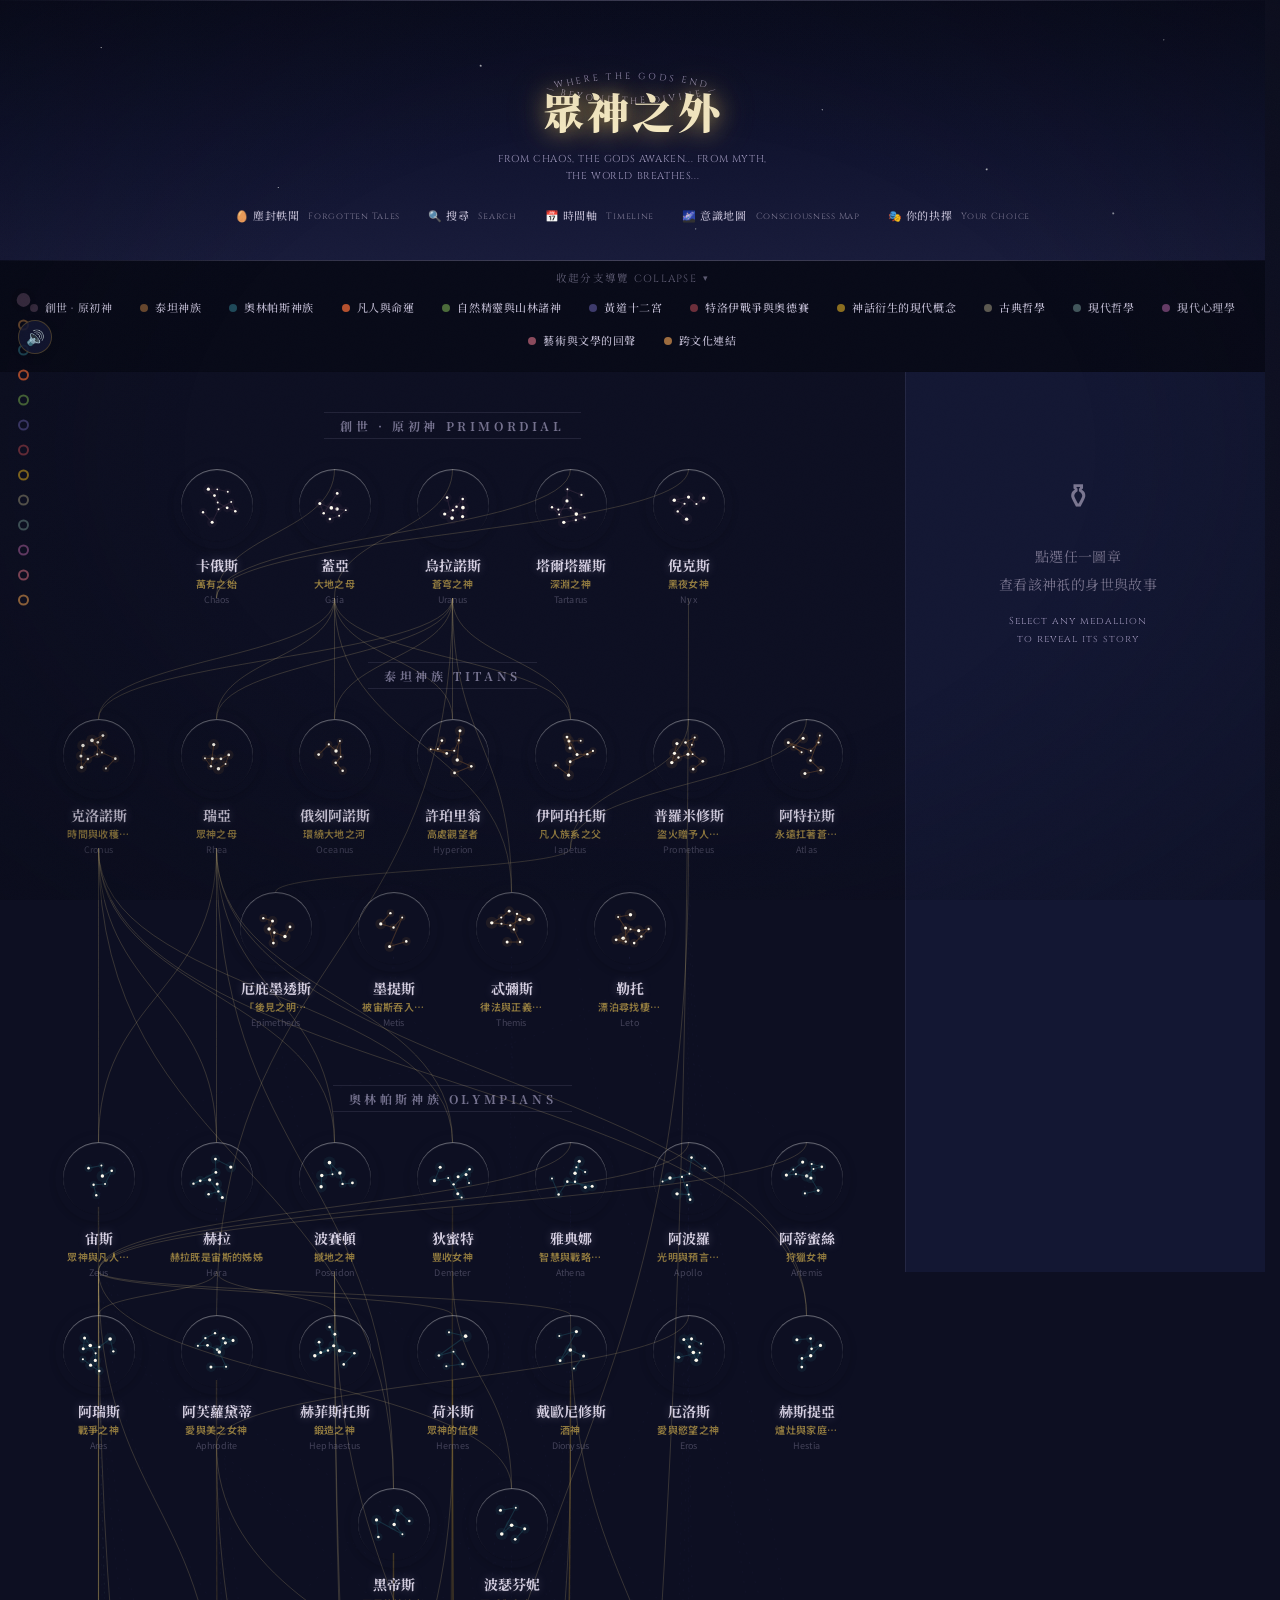
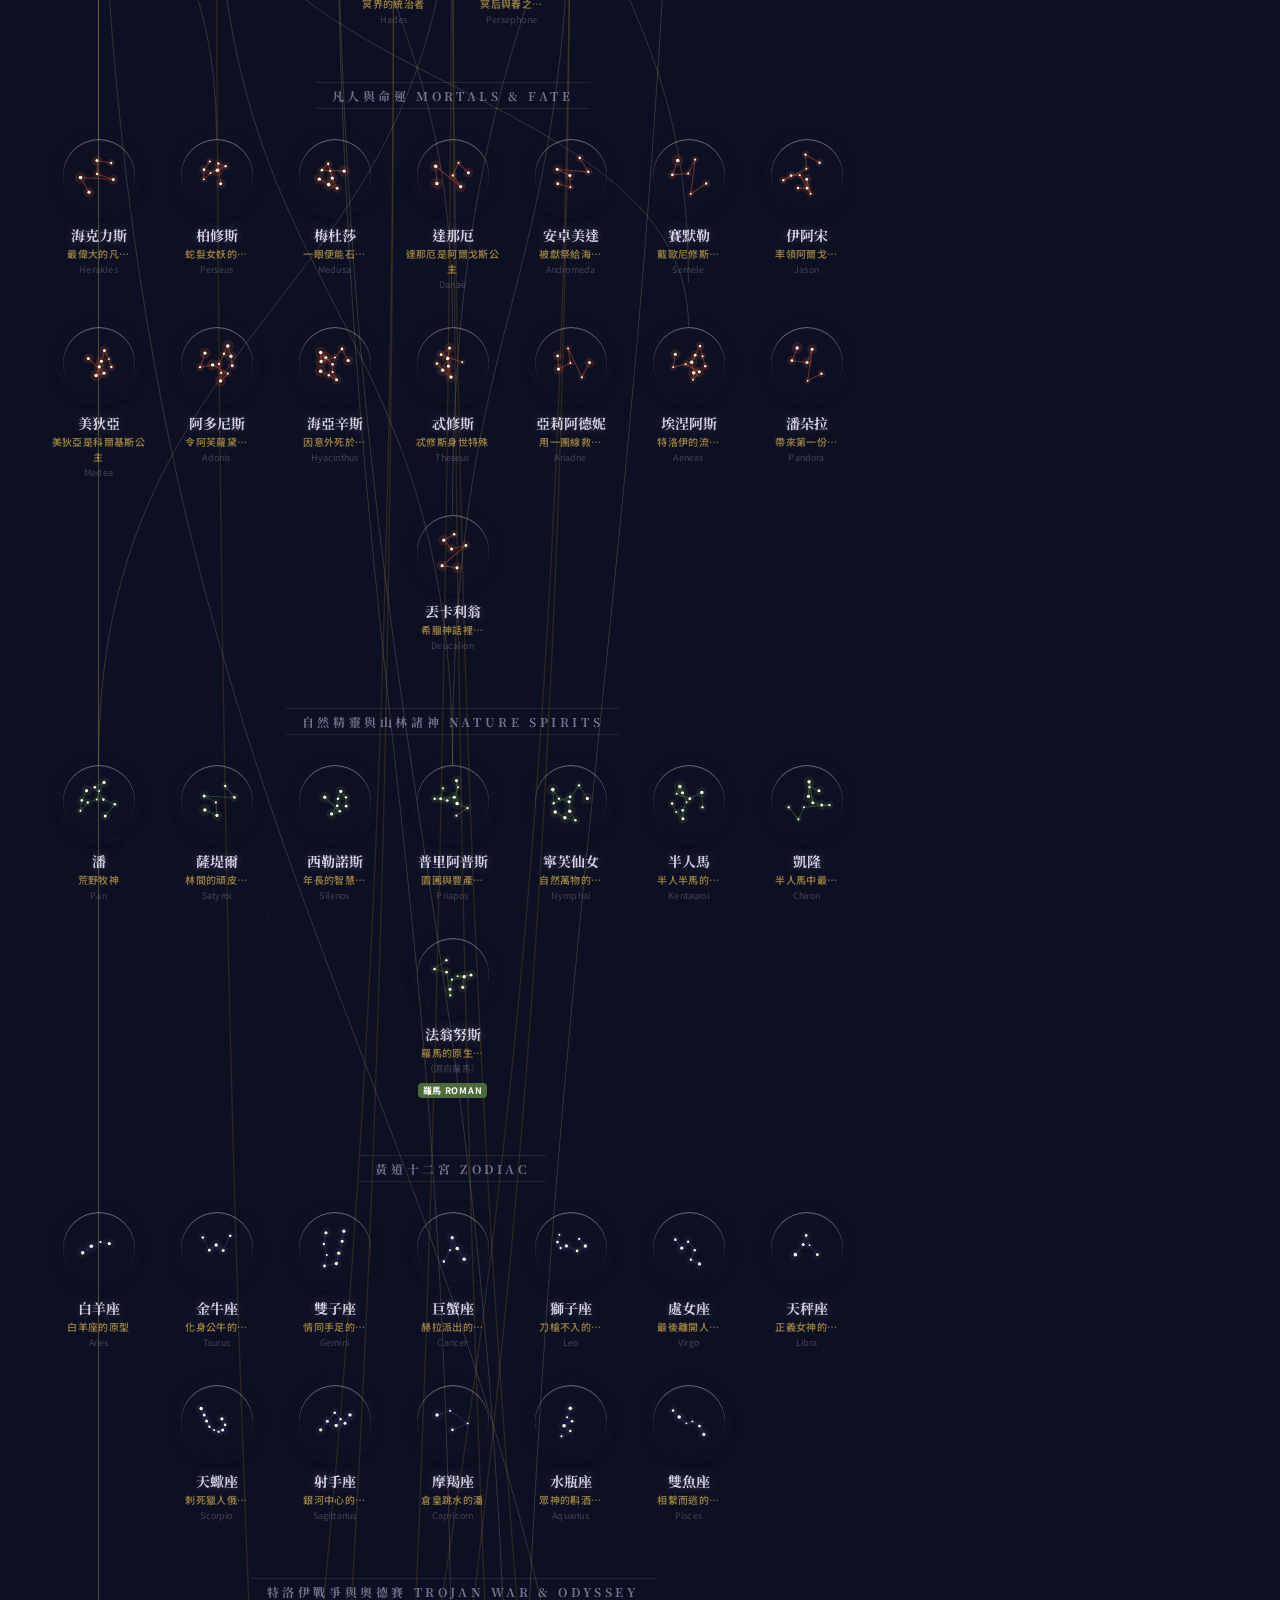
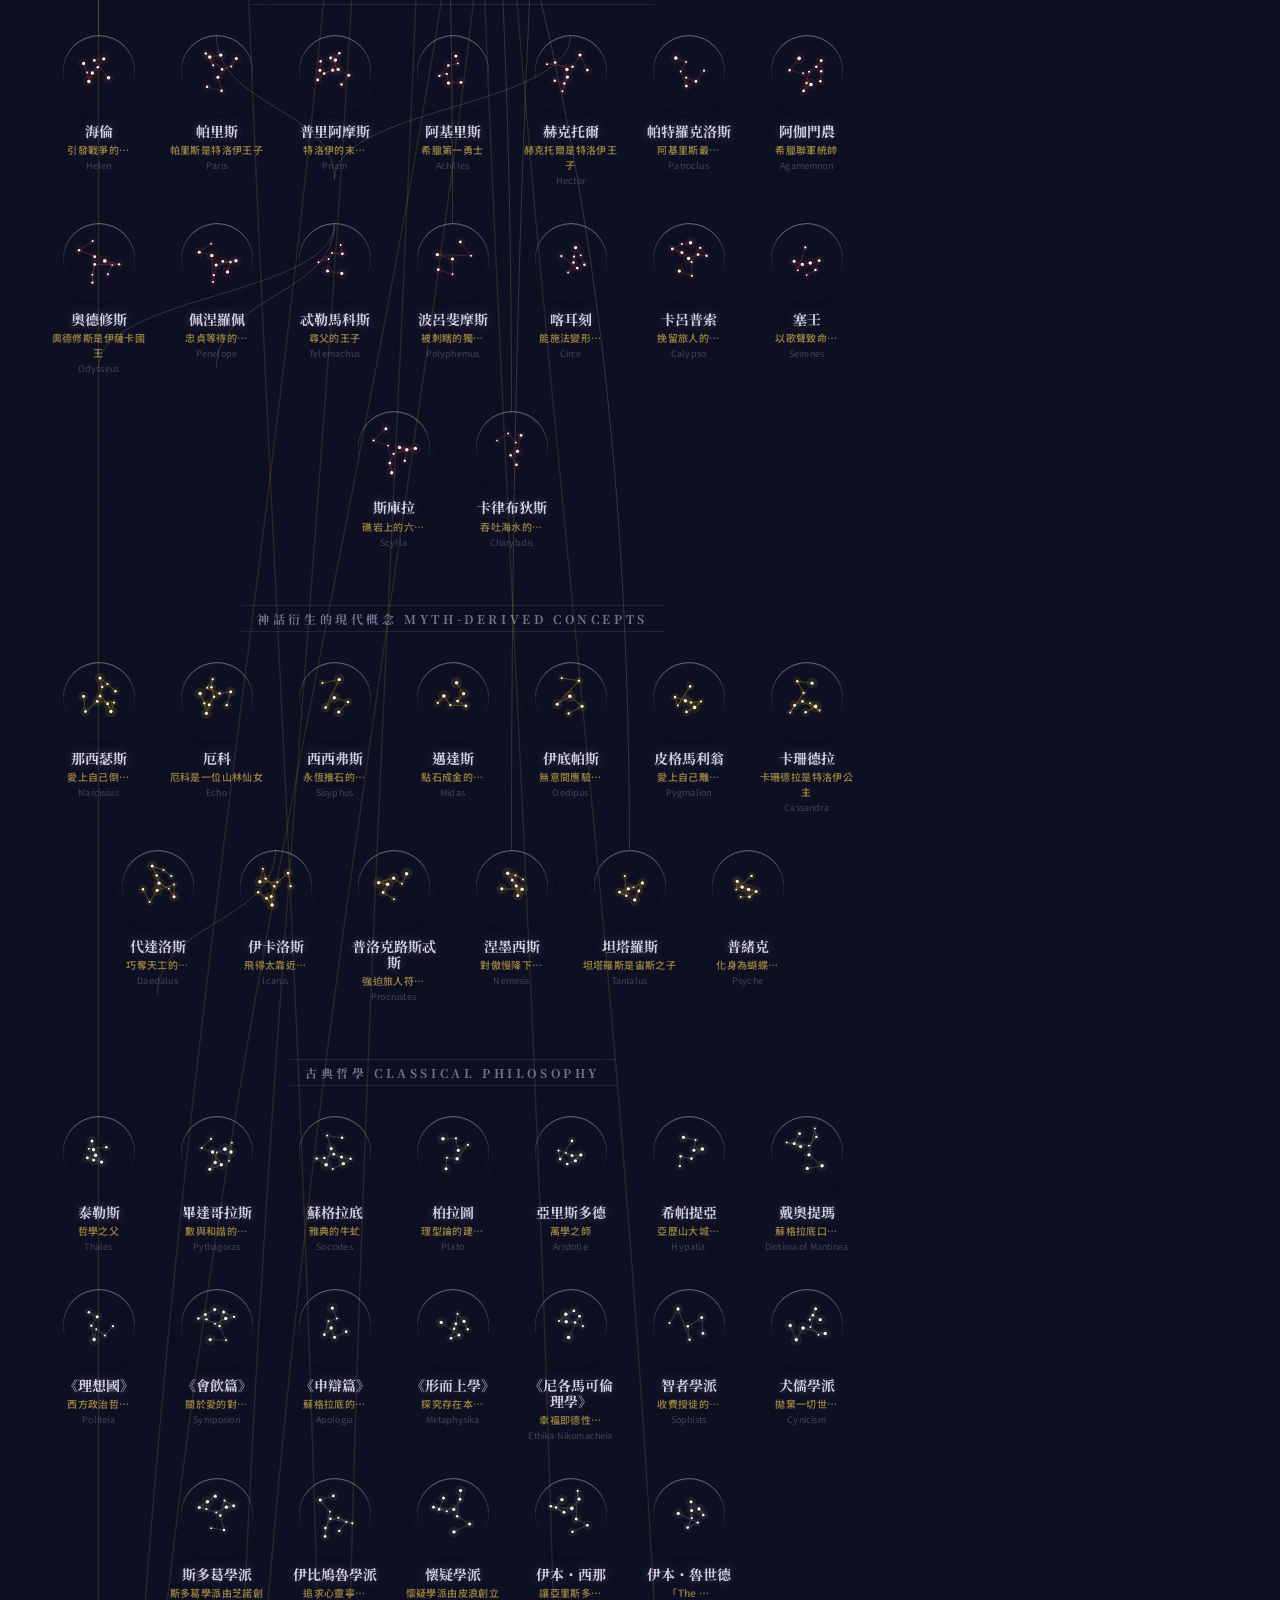
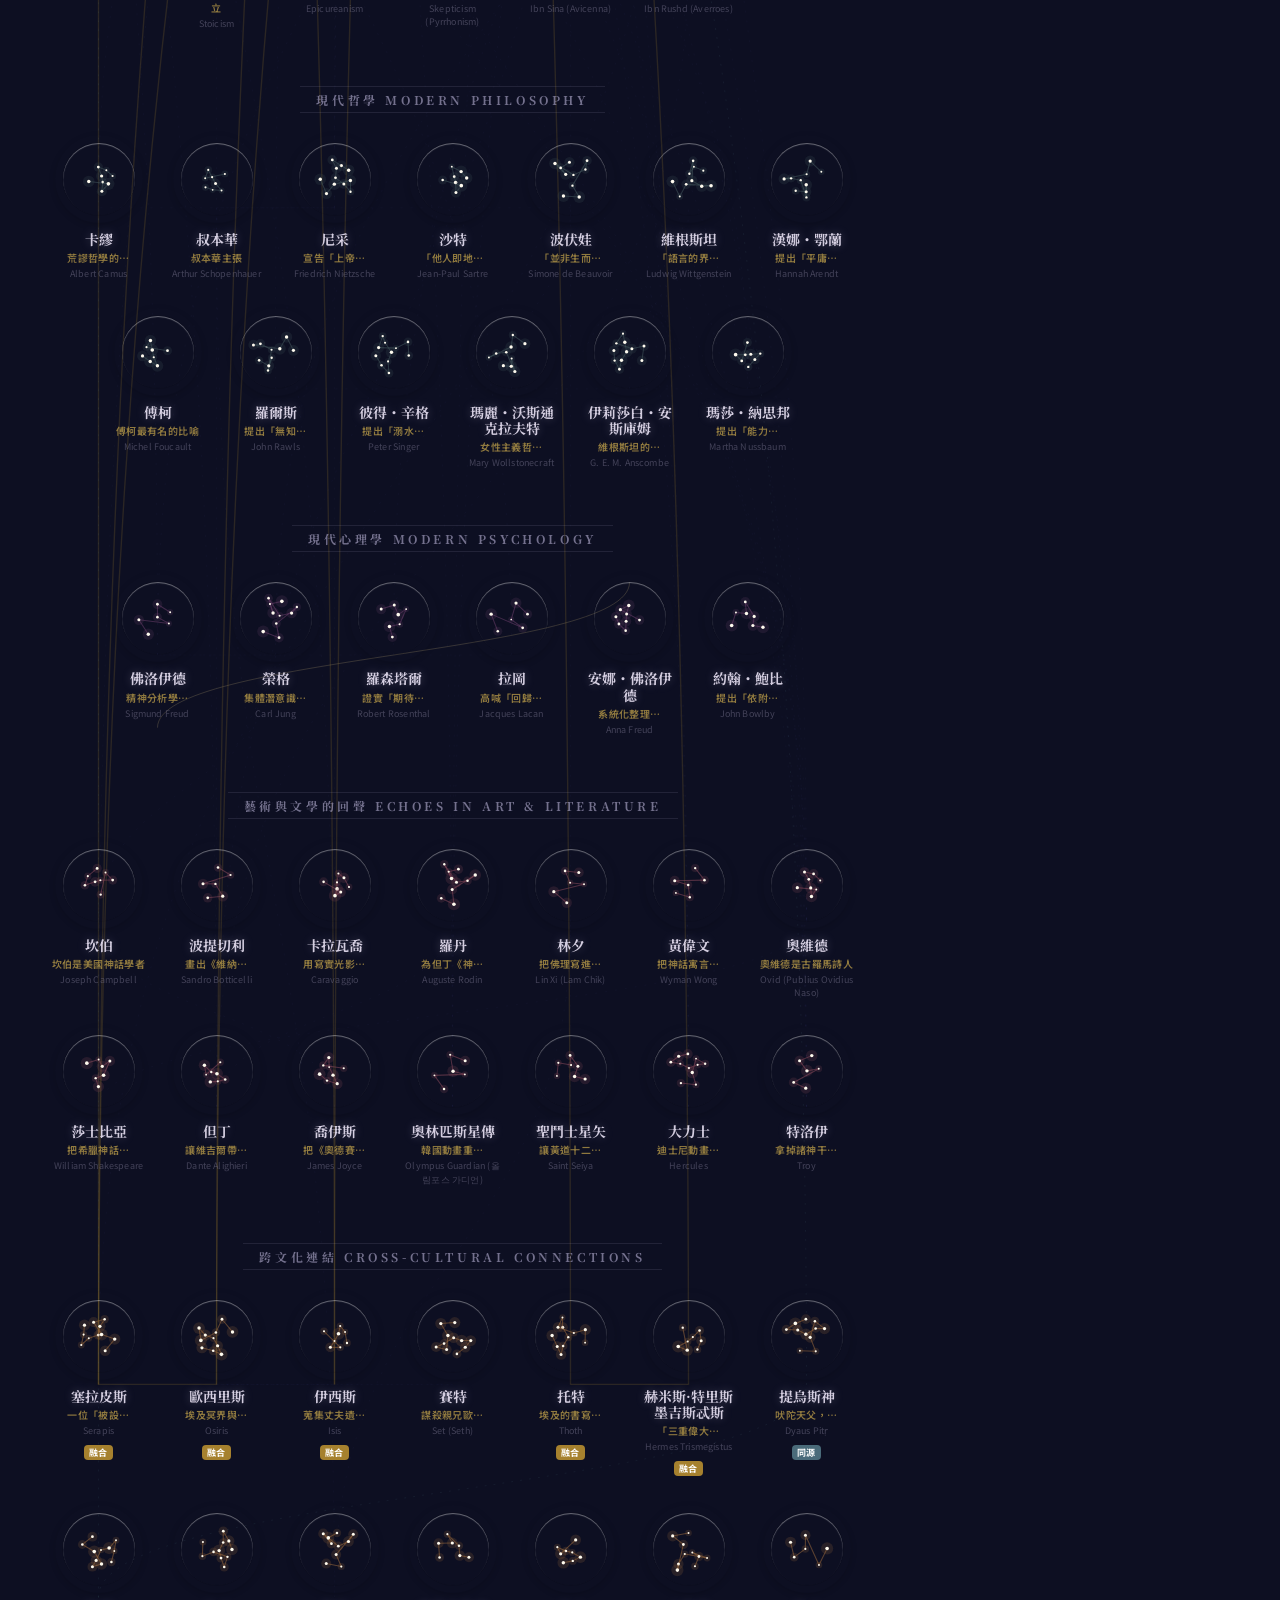
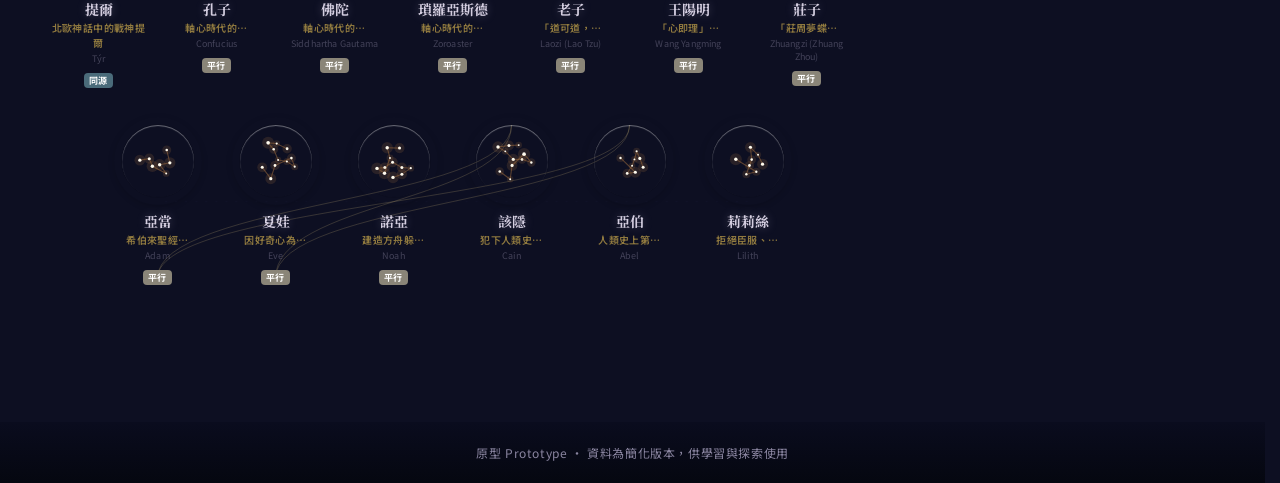
==== index.html @ 4d89261c "fix: reduce companion head size for better proportions - Head rx: 28→18, ry: 32→20 - Move neck up fr" ====
<!DOCTYPE html>
<html lang="zh-Hant">
<head>
<meta charset="UTF-8">
<meta name="viewport" content="width=device-width, initial-scale=1.0">
<title>眾神之外</title>
<link rel="preconnect" href="https://fonts.googleapis.com">
<link rel="preconnect" href="https://fonts.gstatic.com" crossorigin>
<link href="https://fonts.googleapis.com/css2?family=Cinzel:wght@400;500&family=Cormorant+Garamond:ital,wght@0,400;0,600;1,400&family=Noto+Serif+TC:wght@400;600&display=swap" rel="stylesheet">
<link rel="stylesheet" href="styles.css">
</head>
<body>

<svg width="0" height="0" style="position:absolute;overflow:hidden">
  <defs id="eggPuzzleDefs"></defs>
</svg>
<div class="meander-strip"></div>
<header>
  <div class="title-oracle-wrap">
    <svg class="oracle-arc" viewBox="0 0 340 100" xmlns="http://www.w3.org/2000/svg">
      <defs>
        <path id="arcTop" d="M 20 75 Q 170 0 320 75" fill="none"/>
        <path id="arcBottom" d="M 20 25 Q 170 100 320 25" fill="none"/>
      </defs>
      <text font-size="9" fill="#9a93b8" font-family="Cinzel, serif" letter-spacing="3">
        <textPath href="#arcTop" startOffset="50%" text-anchor="middle">WHERE THE GODS END</textPath>
      </text>
      <text font-size="9" fill="#9a93b8" font-family="Cinzel, serif" letter-spacing="3">
        <textPath href="#arcBottom" startOffset="50%" text-anchor="middle">— BEYOND THE DIVINE —</textPath>
      </text>
    </svg>
    <h1>眾神之外</h1>
  </div>
  <p class="oracle-sub">From chaos, the gods awaken... From myth, the world breathes...</p>
  <div class="header-controls">
    <button class="egg-toggle" id="eggToggle" onclick="openEggWall()">🥚 塵封軼聞 <span class="btn-en">Forgotten Tales</span></button>
    <button class="egg-toggle" id="searchToggle" onclick="openSearch()">🔍 搜尋 <span class="btn-en">Search</span></button>
    <button class="egg-toggle" id="timelineToggle" onclick="openTimeline()">📅 時間軸 <span class="btn-en">Timeline</span></button>
    <button class="egg-toggle" id="mindMapToggle" onclick="openMindMap()">🌌 意識地圖 <span class="btn-en">Consciousness Map</span></button>
    <button class="egg-toggle" id="philoToggle" onclick="openPhilo()">🎭 你的抉擇 <span class="btn-en">Your Choice</span></button>
  </div>
</header>

<div class="egg-overlay" id="eggOverlay" onclick="if(event.target===this) closeEggWall()">
  <div class="egg-panel">
    <button class="egg-close" onclick="closeEggWall()">✕</button>
    <div class="egg-header">
      <h2>🥚 神話 × 現實 塵封軼聞</h2>
      <p class="egg-sub">翻開卡片，看看哪些神話悄悄藏在我們的日常之中</p>
      <span class="egg-progress" id="eggProgress"><span class="dot"></span>已發現 0 / 0</span>
    </div>
    <div class="egg-grid" id="eggGrid" onclick="if(event.target===this) closeEggWall()"></div>
  </div>
</div>

<div class="util-overlay" id="searchOverlay" onclick="if(event.target===this) closeSearch()">
  <div class="util-panel util-panel-wide">
    <button class="util-close" onclick="closeSearch()">✕</button>
    <h3 class="util-title">🔍 搜尋</h3>
    <div class="search-tabs">
      <button class="search-tab active" onclick="switchSearchTab('search')">搜尋角色</button>
      <button class="search-tab" onclick="switchSearchTab('path')">關係尋路</button>
    </div>
    <div id="searchTabContent">
      <input type="text" class="util-input" id="searchInput" placeholder="輸入中文或英文名字…" oninput="renderSearchResults()" autocomplete="off">
      <div class="util-results" id="searchResults"></div>
    </div>
    <div id="pathTabContent" style="display:none">
      <p class="util-sub">輸入兩個角色，看看他們之間隔著幾步關係</p>
      <div class="path-inputs">
        <div class="path-field">
          <input type="text" class="util-input" id="pathFromInput" placeholder="起點角色…" oninput="renderPathSuggestions('from')" autocomplete="off">
          <div class="util-results" id="pathFromResults"></div>
        </div>
        <div class="path-arrow">→</div>
        <div class="path-field">
          <input type="text" class="util-input" id="pathToInput" placeholder="終點角色…" oninput="renderPathSuggestions('to')" autocomplete="off">
          <div class="util-results" id="pathToResults"></div>
        </div>
      </div>
      <button class="path-find-btn" onclick="runPathfinder()">尋找路徑</button>
      <div class="path-result" id="pathResult"></div>
    </div>
  </div>
</div>

<div class="path-banner" id="pathBanner">
  <span id="pathBannerText"></span>
</div>

<div class="util-overlay" id="timelineOverlay" onclick="if(event.target===this) closeTimeline()">
  <div class="util-panel util-panel-timeline">
    <button class="util-close" onclick="closeTimeline()">✕</button>
    <h3 class="util-title">📅 真實歷史時間軸</h3>
    <p class="util-sub">只收錄有明確歷史年代的人物——神話角色沒有「出生年份」，不在此列</p>
    <div id="timelineContent"></div>
  </div>
</div>

<div class="util-overlay" id="philoOverlay" onclick="if(event.target===this) closePhilo()">
  <div class="util-panel util-panel-wide">
    <button class="util-close" onclick="closePhilo()">✕</button>
    <h3 class="util-title">🎭 你的抉擇</h3>
    <p class="util-sub">沒有標準答案——選完之後，看看你的選擇呼應了樹上哪位思想家</p>
    <div id="philoContent"></div>
  </div>
</div>

<div class="egg-overlay" id="mindMapOverlay" onclick="if(event.target===this) closeMindMap()">
  <div class="egg-panel mind-map-panel">
    <button class="egg-close" onclick="closeMindMap()">✕</button>
    <div class="egg-header">
      <h2>🌌 你的意識地圖</h2>
      <p class="egg-sub">只有你親自點開過的角色，會在這裡留下一顆星</p>
      <span class="egg-progress" id="mindMapProgress"><span class="dot"></span>已建構 0 / 0 個意識座標</span>
      <button class="mm-reset-link" onclick="resetExploration()">🔄 重置探索軌跡</button>
    </div>
    <div id="mindMapContent"></div>
  </div>
</div>

<div class="milestone-toast" id="milestoneToast">
  <div class="milestone-text" id="milestoneText"></div>
  <div class="milestone-author" id="milestoneAuthor"></div>
</div>

<div class="egg-overlay" id="completionOverlay" onclick="if(event.target===this) closeCompletion()">
  <div class="egg-panel completion-panel">
    <button class="egg-close" onclick="closeCompletion()">✕</button>
    <div class="completion-icon">🌌</div>
    <h2 class="completion-title">你已經點亮了整座意識地圖</h2>
    <div class="completion-body" id="completionBody"></div>
    <button class="completion-cta" onclick="closeCompletion(); openMindMap();">查看你的意識地圖 →</button>
  </div>
</div>

<div class="meander-strip"></div>

<div class="companion-shadow" id="companionShadow">
  <svg viewBox="0 0 100 200" preserveAspectRatio="xMidYMid meet">
    <defs>
      <filter id="mistBlur" x="-50%" y="-50%" width="200%" height="200%">
        <feGaussianBlur in="SourceGraphic" stdDeviation="6"/>
      </filter>
      <filter id="mistBlurLight" x="-50%" y="-50%" width="200%" height="200%">
        <feGaussianBlur in="SourceGraphic" stdDeviation="8"/>
      </filter>
    </defs>
    <g class="companion-form">
      <!-- 核心雾气层 -->
      <g class="comp-core" filter="url(#mistBlur)">
        <!-- 头部 - 缩小 -->
        <ellipse cx="50" cy="32" rx="18" ry="20"/>
        <ellipse cx="47" cy="30" rx="14" ry="16"/>
        <ellipse cx="53" cy="34" rx="12" ry="14"/>
        <ellipse cx="50" cy="28" rx="10" ry="12"/>
        <!-- 颈部 -->
        <ellipse cx="50" cy="48" rx="16" ry="14"/>
        <!-- 肩部 -->
        <ellipse cx="50" cy="60" rx="18" ry="12"/>
        <ellipse cx="38" cy="62" rx="10" ry="12"/>
        <ellipse cx="62" cy="62" rx="10" ry="12"/>
        <!-- 躯干主体 -->
        <ellipse cx="50" cy="80" rx="18" ry="16"/>
        <ellipse cx="50" cy="100" rx="16" ry="14"/>
        <ellipse cx="50" cy="120" rx="14" ry="12"/>
        <ellipse cx="50" cy="140" rx="12" ry="10"/>
        <ellipse cx="50" cy="158" rx="10" ry="8"/>
        <!-- 边缘连接雾气 -->
        <ellipse cx="36" cy="75" rx="10" ry="16"/>
        <ellipse cx="64" cy="78" rx="10" ry="14"/>
        <ellipse cx="38" cy="105" rx="8" ry="14"/>
        <ellipse cx="62" cy="108" rx="8" ry="12"/>
        <ellipse cx="40" cy="130" rx="7" ry="10"/>
        <ellipse cx="60" cy="132" rx="7" ry="10"/>
      </g>
      <!-- 外层光晕 -->
      <g class="comp-halo" filter="url(#mistBlurLight)">
        <ellipse cx="50" cy="40" rx="24" ry="26"/>
        <ellipse cx="50" cy="80" rx="24" ry="22"/>
        <ellipse cx="50" cy="120" rx="20" ry="18"/>
        <ellipse cx="50" cy="150" rx="16" ry="14"/>
        <ellipse cx="34" cy="68" rx="12" ry="18"/>
        <ellipse cx="66" cy="72" rx="12" ry="16"/>
        <ellipse cx="36" cy="115" rx="10" ry="16"/>
        <ellipse cx="64" cy="118" rx="10" ry="14"/>
      </g>
    </g>
  </svg>
</div>
<button class="sound-fab" id="soundToggle" onclick="toggleSound()" aria-label="切換音效">🔊</button>
<button class="back-to-top-fab" id="backToTopFab" onclick="scrollToTop()" aria-label="回到頂部">↑</button>
<nav class="progress-rail" id="progressRail"></nav>

<div class="legend-wrap">
  <button class="legend-toggle" id="legendToggle" onclick="toggleLegend()">
    <span id="legendToggleLabel">收起分支導覽 Collapse</span>
    <span class="legend-toggle-arrow" id="legendToggleArrow">▾</span>
  </button>
  <div class="legend" id="legend">
    <button data-gen="primordial" style="--dot:#3B2E42" onclick="jumpTo('primordial')"><span class="dot"></span>創世 · 原初神</button>
    <button data-gen="titan" style="--dot:#6B4A2F" onclick="jumpTo('titan')"><span class="dot"></span>泰坦神族</button>
    <button data-gen="olympian" style="--dot:#1F4959" onclick="jumpTo('olympian')"><span class="dot"></span>奧林帕斯神族</button>
    <button data-gen="hero" style="--dot:#B5502E" onclick="jumpTo('hero')"><span class="dot"></span>凡人與命運</button>
    <button data-gen="nature" style="--dot:#4B6B3A" onclick="jumpTo('nature')"><span class="dot"></span>自然精靈與山林諸神</button>
    <button data-gen="zodiac" style="--dot:#3D3A6B" onclick="jumpTo('zodiac')"><span class="dot"></span>黃道十二宮</button>
    <button data-gen="troy" style="--dot:#6B2E3A" onclick="jumpTo('troy')"><span class="dot"></span>特洛伊戰爭與奧德賽</button>
    <button data-gen="mythconcepts" style="--dot:#8A6D1F" onclick="jumpTo('mythconcepts')"><span class="dot"></span>神話衍生的現代概念</button>
    <button data-gen="philosophy" style="--dot:#5B5850" onclick="jumpTo('philosophy')"><span class="dot"></span>古典哲學</button>
    <button data-gen="modernphil" style="--dot:#43575C" onclick="jumpTo('modernphil')"><span class="dot"></span>現代哲學</button>
    <button data-gen="psychology" style="--dot:#6B3F6B" onclick="jumpTo('psychology')"><span class="dot"></span>現代心理學</button>
    <button data-gen="arts" style="--dot:#8A4A5C" onclick="jumpTo('arts')"><span class="dot"></span>藝術與文學的回聲</button>
    <button data-gen="crosscultural" style="--dot:#9C6B3E" onclick="jumpTo('crosscultural')"><span class="dot"></span>跨文化連結</button>
  </div>
</div>

<div class="layout">
  <div class="tree-wrap" id="treeWrap">
    <svg id="connections"></svg>

    <div class="gen-section" id="sec-primordial">
      <div class="gen-label"><span>創世 · 原初神 Primordial</span></div>
      <div class="gen-row" data-row="primordial"></div>
    </div>

    <div class="gen-section" id="sec-titan">
      <div class="gen-label"><span>泰坦神族 Titans</span></div>
      <div class="gen-row" data-row="titan"></div>
    </div>

    <div class="gen-section" id="sec-olympian">
      <div class="gen-label"><span>奧林帕斯神族 Olympians</span></div>
      <div class="gen-row" data-row="olympian"></div>
    </div>

    <div class="gen-section" id="sec-hero">
      <div class="gen-label"><span>凡人與命運 Mortals &amp; Fate</span></div>
      <div class="gen-row" data-row="hero"></div>
    </div>

    <div class="gen-section" id="sec-nature">
      <div class="gen-label"><span>自然精靈與山林諸神 Nature Spirits</span></div>
      <div class="gen-row" data-row="nature"></div>
    </div>

    <div class="gen-section" id="sec-zodiac">
      <div class="gen-label"><span>黃道十二宮 Zodiac</span></div>
      <div class="gen-row" data-row="zodiac"></div>
    </div>

    <div class="gen-section" id="sec-troy">
      <div class="gen-label"><span>特洛伊戰爭與奧德賽 Trojan War &amp; Odyssey</span></div>
      <div class="gen-row" data-row="troy"></div>
    </div>

    <div class="gen-section" id="sec-mythconcepts">
      <div class="gen-label"><span>神話衍生的現代概念 Myth-Derived Concepts</span></div>
      <div class="gen-row" data-row="mythconcepts"></div>
    </div>

    <div class="gen-section" id="sec-philosophy">
      <div class="gen-label"><span>古典哲學 Classical Philosophy</span></div>
      <div class="gen-row" data-row="philosophy"></div>
    </div>

    <div class="gen-section" id="sec-modernphil">
      <div class="gen-label"><span>現代哲學 Modern Philosophy</span></div>
      <div class="gen-row" data-row="modernphil"></div>
    </div>

    <div class="gen-section" id="sec-psychology">
      <div class="gen-label"><span>現代心理學 Modern Psychology</span></div>
      <div class="gen-row" data-row="psychology"></div>
    </div>

    <div class="gen-section" id="sec-arts">
      <div class="gen-label"><span>藝術與文學的回聲 Echoes in Art &amp; Literature</span></div>
      <div class="gen-row" data-row="arts"></div>
    </div>

    <div class="gen-section" id="sec-crosscultural">
      <div class="gen-label"><span>跨文化連結 Cross-Cultural Connections</span></div>
      <div class="gen-row" data-row="crosscultural"></div>
    </div>
  </div>

  <aside class="detail-panel" id="detailPanel">
    <button class="close-btn" onclick="closePanel()">✕</button>
    <div class="detail-empty" id="detailEmpty">
      <span class="icon">⚱</span>
      點選任一圖章<br>查看該神祇的身世與故事
      <p class="detail-empty-en">Select any medallion<br>to reveal its story</p>
    </div>
    <div id="detailContent" style="display:none;"></div>
  </aside>
</div>

<footer>原型 Prototype · 資料為簡化版本，供學習與探索使用</footer>

<script src="data.js"></script>
<script src="app.js"></script>
</body>
</html>
---- styles.css ----
@import url('https://fonts.googleapis.com/css2?family=Noto+Serif+TC:wght@500;700;900&family=Noto+Sans+TC:wght@400;500;700&display=swap');

:root{
  --bg:#0d0f22;
  --bg-deep:#080a18;
  --ink:#c9c5d6;
  --ink-soft:#7a7690;
  --gold:#C9A84C;
  --gold-soft:#e0c882;
  --primordial:#3B2E42;
  --titan:#6B4A2F;
  --olympian:#1F4959;
  --hero:#B5502E;
  --nature:#4B6B3A;
  --zodiac:#3D3A6B;
  --troy:#6B2E3A;
  --philosophy:#5B5850;
  --mythconcepts:#8A6D1F;
  --psychology:#6B3F6B;
  --arts:#8A4A5C;
  --modernphil:#43575C;
  --crosscultural:#9C6B3E;
  --cross-syncretism:#A6812E;
  --cross-cognate:#4A6B7A;
  --cross-parallel:#8a8578;
  --card-bg:rgba(22,25,55,0.85);
}

*{box-sizing:border-box;}
html{ scrollbar-gutter:stable; }
html,body{margin:0;padding:0;}
body{
  background:var(--bg);
  color:var(--ink);
  font-family:'Noto Sans TC', sans-serif;
  min-height:100vh;
}

.meander-strip{
  height:1px;
  width:100%;
  background:linear-gradient(90deg, transparent 0%, rgba(185,179,214,0.2) 20%, rgba(185,179,214,0.3) 50%, rgba(185,179,214,0.2) 80%, transparent 100%);
}

/* subtle film grain for depth, sits above everything but never blocks clicks */
body::before{
  content:'';
  position:fixed;
  inset:0;
  z-index:9999;
  pointer-events:none;
  background-image:url("data:image/svg+xml,%3Csvg xmlns='http://www.w3.org/2000/svg' width='140' height='140'%3E%3Cfilter id='n'%3E%3CfeTurbulence type='fractalNoise' baseFrequency='0.85' numOctaves='2' stitchTiles='stitch'/%3E%3C/filter%3E%3Crect width='100%25' height='100%25' filter='url(%23n)' opacity='0.025'/%3E%3C/svg%3E");
  mix-blend-mode:overlay;
}
/* soft cosmic vignette */
body::after{
  content:'';
  position:fixed;
  inset:0;
  z-index:9998;
  pointer-events:none;
  background:radial-gradient(ellipse at center, transparent 50%, rgba(5,7,16,0.3) 100%);
}

header{
  background:
    radial-gradient(1px 1px at 8% 18%, rgba(255,255,255,0.9), transparent),
    radial-gradient(1px 1px at 22% 72%, rgba(255,255,255,0.7), transparent),
    radial-gradient(1.5px 1.5px at 38% 25%, rgba(255,255,255,0.85), transparent),
    radial-gradient(1px 1px at 55% 88%, rgba(255,255,255,0.6), transparent),
    radial-gradient(1px 1px at 65% 42%, rgba(255,255,255,0.75), transparent),
    radial-gradient(1.5px 1.5px at 78% 65%, rgba(255,255,255,0.8), transparent),
    radial-gradient(1px 1px at 92% 15%, rgba(255,255,255,0.65), transparent),
    radial-gradient(1.5px 1.5px at 88% 82%, rgba(255,255,255,0.7), transparent),
    linear-gradient(180deg, #0a0c1e, #111430 60%, #181b3a);
  background-size:auto, auto, auto, auto, auto, auto, auto, auto, cover;
  color:#EFE6CE;
  padding:40px 24px 32px;
  text-align:center;
  position:relative;
  overflow:hidden;
}
header h1{
  font-family:'Noto Serif TC',serif;
  font-weight:900;
  font-size:clamp(28px,5vw,42px);
  letter-spacing:0.08em;
  margin:0 0 10px;
  color:#F4E8C1;
  text-shadow:
    0 0 20px rgba(255, 215, 100, 0.5),
    0 0 40px rgba(255, 215, 100, 0.3),
    0 0 60px rgba(255, 215, 100, 0.15);
  animation:titleBreathe 4s ease-in-out infinite;
}
header h1.anim-paused{ animation-play-state:paused; }
@keyframes titleBreathe{
  0%, 100%{
    text-shadow:
      0 0 20px rgba(255, 215, 100, 0.4),
      0 0 40px rgba(255, 215, 100, 0.25),
      0 0 70px rgba(255, 215, 100, 0.1);
    opacity:0.95;
  }
  50%{
    text-shadow:
      0 0 30px rgba(255, 215, 100, 0.7),
      0 0 60px rgba(255, 215, 100, 0.45),
      0 0 100px rgba(255, 215, 100, 0.2);
    opacity:1;
  }
}
header p{
  margin:0;
  color:#9a93b8;
  font-size:11px;
  letter-spacing:0.16em;
  font-family:'Cinzel', 'Cormorant Garamond', serif;
  font-weight:400;
  text-transform:uppercase;
}
.oracle-sub{
  max-width:280px;
  margin:0 auto;
  font-size:10px !important;
  letter-spacing:0.06em !important;
  line-height:1.7;
  text-align:center;
}
.title-oracle-wrap{
  position:relative;
  display:inline-block;
  padding:10px 20px;
}
.oracle-arc{
  position:absolute;
  top:0;
  left:50%;
  transform:translateX(-50%);
  width:340px;
  height:100px;
  pointer-events:none;
}
.title-oracle-wrap h1{
  position:relative;
  z-index:1;
  margin:30px 0 0;
}
.header-controls{
  display:flex;
  align-items:center;
  justify-content:center;
  gap:8px;
  margin-top:18px;
  flex-wrap:wrap;
}
.progress-counter{
  display:inline-flex;
  align-items:center;
  gap:7px;
  margin:0 4px 0 0;
  padding:4px 10px;
  background:transparent;
  color:#c4bfd6;
  font-family:'Noto Sans TC',sans-serif;
  font-size:12px;
  font-weight:600;
  letter-spacing:0.03em;
  border:none;
  cursor:default;
}
.progress-counter .dot{
  width:8px;
  height:8px;
  border-radius:50%;
  background:var(--gold);
  opacity:0.7;
}
.egg-toggle{
  display:inline-flex;
  align-items:center;
  gap:7px;
  padding:4px 10px;
  background:transparent;
  border:none;
  color:#c4bfd6;
  font-family:'Cinzel', 'Noto Serif TC', serif;
  font-size:11px;
  font-weight:500;
  letter-spacing:0.05em;
  cursor:pointer;
  transition:color .2s ease;
}
.egg-toggle:hover{ color:#EFE6CE; }
.btn-en{
  font-family:'Cinzel', serif;
  font-size:9px;
  font-weight:400;
  letter-spacing:0.08em;
  color:#7a7690;
  margin-left:2px;
}
.egg-toggle:hover .btn-en{ color:#9a93b8; }

/* ---------- Easter Egg Wall: a distinct "night sky" experience ---------- */
.egg-overlay{
  position:fixed;
  inset:0;
  z-index:200;
  display:flex;
  align-items:center;
  justify-content:center;
  padding:24px 16px;
  background:
    radial-gradient(1px 1px at 10% 20%, #fff, transparent),
    radial-gradient(1px 1px at 80% 10%, #fff, transparent),
    radial-gradient(1.5px 1.5px at 30% 70%, #fff, transparent),
    radial-gradient(1px 1px at 60% 85%, #fff, transparent),
    radial-gradient(1.5px 1.5px at 90% 60%, #fff, transparent),
    radial-gradient(1px 1px at 45% 40%, #fff, transparent),
    radial-gradient(1px 1px at 15% 90%, #fff, transparent),
    radial-gradient(1.5px 1.5px at 70% 30%, #fff, transparent),
    linear-gradient(180deg, #0d0f22, #171a35 60%, #1c1f42);
  background-size:auto, auto, auto, auto, auto, auto, auto, auto, cover;
  opacity:0;
  pointer-events:none;
  transition:opacity .3s ease;
}
.egg-overlay.open{ opacity:1; pointer-events:auto; }

.egg-panel{
  width:min(760px, 100%);
  max-height:88vh;
  overflow-y:auto;
  background:rgba(15,17,38,0.55);
  border:1px solid rgba(166,129,46,0.35);
  border-radius:14px;
  padding:32px 26px 40px;
  position:relative;
  box-shadow:0 30px 80px rgba(0,0,0,0.5);
  transform:translateY(14px) scale(0.98);
  transition:transform .3s ease;
}
.egg-overlay.open .egg-panel{ transform:translateY(0) scale(1); }

.egg-close{
  position:absolute;
  top:16px; right:16px;
  width:32px; height:32px;
  border-radius:50%;
  border:1px solid rgba(239,230,206,0.3);
  background:rgba(255,255,255,0.06);
  color:#EFE6CE;
  font-size:15px;
  cursor:pointer;
}

.egg-header{ text-align:center; margin-bottom:26px; }
.egg-header h2{
  font-family:'Cinzel', 'Noto Serif TC', serif;
  color:#F3E9C9;
  font-size:clamp(18px,3.5vw,22px);
  margin:0 0 8px;
  letter-spacing:0.08em;
  font-weight:500;
}
.egg-sub{ color:#9a93b8; font-size:11px; margin:0 0 12px; letter-spacing:0.1em; font-family:'Cinzel', serif; }
.egg-progress{
  display:inline-flex;
  align-items:center;
  gap:7px;
  padding:4px 10px;
  background:transparent;
  border:none;
  color:#c4bfd6;
  font-family:'Noto Sans TC',sans-serif;
  font-size:12px;
  font-weight:600;
  letter-spacing:0.03em;
}
.egg-progress .dot{
  width:8px;
  height:8px;
  border-radius:50%;
  background:var(--gold);
  opacity:0.7;
}

.egg-grid{
  display:grid;
  grid-template-columns:repeat(3, 1fr);
  gap:10px;
}
@media (min-width:700px){
  .egg-grid{ grid-template-columns:repeat(4, 1fr); }
}

.egg-card{
  aspect-ratio:1 / 1;
  position:relative;
  cursor:pointer;
  background:linear-gradient(160deg, #F3E9C9, #E8D9A8);
  border:1.5px solid var(--gold);
  overflow:hidden;
  touch-action:none;
  user-select:none;
  -webkit-user-select:none;
  -webkit-touch-callout:none;
  box-shadow:0 3px 8px rgba(0,0,0,0.18);
  transition:transform .3s cubic-bezier(.34,1.56,.64,1);
}
/* Fragment/shard silhouettes — 4 variants cycled per card for visual variety, instead of a uniform rounded square */
.egg-card.revealed{ transform:scale(1.04) rotate(-1deg); }
.egg-card.revealed:hover{ transform:scale(1.06) rotate(-1deg); }
.egg-content{
  position:absolute;
  inset:0;
  display:flex;
  flex-direction:column;
  align-items:center;
  justify-content:flex-start;
  gap:5px;
  padding:14px 11px 12px;
  overflow-y:auto;
  scrollbar-width:thin;
  scrollbar-color:rgba(166,129,46,0.5) transparent;
}
.egg-content::-webkit-scrollbar{ width:4px; }
.egg-content::-webkit-scrollbar-thumb{ background:rgba(166,129,46,0.5); border-radius:4px; }
.egg-content .egg-emoji{ font-size:21px; flex-shrink:0; }
.egg-content .egg-text{
  font-family:'Noto Serif TC', serif;
  font-weight:600;
  font-size:11.5px;
  line-height:1.6;
  letter-spacing:0.03em;
  color:#2A2118;
  text-shadow:0 1px 0 rgba(255,255,255,0.4), 0 -1px 0 rgba(0,0,0,0.08);
}
.egg-num{
  position:absolute;
  top:6px;
  left:8px;
  z-index:3;
  font-family:'Cinzel', serif;
  font-size:9px;
  font-weight:500;
  letter-spacing:0.08em;
  color:rgba(232,204,148,0.8);
  text-shadow:0 1px 2px rgba(0,0,0,0.4);
  pointer-events:none;
}
.egg-card.revealed .egg-num{ color:rgba(166,129,46,0.55); text-shadow:none; }
.egg-dust{
  position:absolute;
  inset:0;
  z-index:2;
  background:
    radial-gradient(circle at 20% 25%, rgba(255,255,255,0.10), transparent 40%),
    radial-gradient(circle at 75% 60%, rgba(0,0,0,0.12), transparent 45%),
    radial-gradient(circle at 45% 80%, rgba(255,255,255,0.08), transparent 35%),
    linear-gradient(155deg, #4a4438, #2f2b24);
  opacity:1;
  transition:opacity .12s linear;
}
.egg-card.revealed .egg-dust{ opacity:0 !important; pointer-events:none; transition:opacity .4s ease; }
/* Shimmer sweep — a bright diagonal streak that plays once across the card the instant it's revealed */
.egg-shimmer{
  position:absolute;
  inset:0;
  z-index:4;
  pointer-events:none;
  background:linear-gradient(115deg, transparent 30%, rgba(255,255,255,0.85) 48%, rgba(255,250,220,0.95) 52%, transparent 70%);
  background-size:250% 250%;
  background-position:-100% -100%;
  opacity:0;
}
.egg-card.revealed .egg-shimmer{
  animation:egg-shimmer-sweep .9s ease-out forwards;
}
@keyframes egg-shimmer-sweep{
  0%{ opacity:1; background-position:-100% -100%; }
  60%{ opacity:1; }
  100%{ opacity:0; background-position:100% 100%; }
}
.egg-card:focus-visible{ outline:2px solid var(--gold); outline-offset:2px; }
@media (prefers-reduced-motion: reduce){
  .egg-dust, .egg-card{ transition:none; }
  .egg-card.revealed .egg-dust{ transition:none; }
  .egg-card.revealed .egg-shimmer{ animation:none; display:none; }
  .egg-card.revealed{ transform:none; }
}

.sparkle{
  position:fixed;
  pointer-events:none;
  z-index:210;
  font-size:14px;
  animation:sparkle-burst .8s ease-out forwards;
}
@keyframes sparkle-burst{
  0%{ opacity:1; transform:translate(0,0) scale(0.6); }
  100%{ opacity:0; transform:translate(var(--sx), var(--sy)) scale(1.2); }
}

@media (prefers-reduced-motion: reduce){
  .egg-card-inner{ transition:none; }
  .sparkle{ display:none; }
  header h1{ animation:none; }
}

.legend-wrap{
  background:var(--bg-deep);
  border-bottom:1px solid rgba(0,0,0,0.08);
}
.legend-toggle{
  display:flex;
  align-items:center;
  justify-content:center;
  gap:6px;
  width:100%;
  padding:9px 8px;
  background:none;
  border:none;
  cursor:pointer;
  font-family:'Cinzel', 'Noto Serif TC', serif;
  font-size:10.5px;
  letter-spacing:0.12em;
  color:var(--ink-soft);
  text-transform:uppercase;
  opacity:0.75;
  transition:opacity .15s ease;
}
.legend-toggle:hover{ opacity:1; }
.legend-toggle-arrow{
  display:inline-block;
  font-size:9px;
  transition:transform .3s ease;
}
.legend{
  display:flex;
  flex-wrap:wrap;
  justify-content:center;
  gap:8px;
  padding:0 16px 18px;
  max-height:600px;
  overflow:hidden;
  transition:max-height .35s ease, padding .35s ease, opacity .25s ease;
  opacity:1;
}
.legend.collapsed{
  max-height:0;
  padding-top:0;
  padding-bottom:0;
  opacity:0;
}
@media (prefers-reduced-motion: reduce){
  .legend, .legend-toggle-arrow{ transition:none; }
}
.legend button{
  font-family:'Cinzel', 'Noto Serif TC', serif;
  font-size:11px;
  font-weight:500;
  padding:4px 10px;
  background:transparent;
  color:#c4bfd6;
  cursor:pointer;
  display:flex;
  align-items:center;
  gap:7px;
  transition:color .2s ease;
  border:none;
  letter-spacing:0.05em;
}
.legend button:hover{
  color:#EFE6CE;
}
.legend .dot{
  width:8px;
  height:8px;
  border-radius:50%;
  background:var(--dot,var(--gold));
  display:inline-block;
}

.layout{
  display:flex;
  align-items:flex-start;
  background:inherit;
  min-height:calc(100vh - 200px);
}

.tree-wrap{
  position:relative;
  flex:1;
  padding:40px 20px 80px;
  overflow-x:auto;
  background:inherit;
}
svg#connections{
  position:absolute;
  top:0; left:0;
  pointer-events:none;
}
.edge{
  fill:none;
  stroke:var(--gold-soft);
  stroke-width:1;
  opacity:0.2;
  transition:opacity .3s ease, stroke .2s ease, stroke-width .2s ease;
}
.edge-active{ stroke:var(--gold); opacity:0.9; stroke-width:1.8; }
.edge-dim{ opacity:0.04; }
.edge-counterpart{
  fill:none;
  stroke:var(--nature);
  stroke-width:1.2;
  stroke-dasharray:3 7;
  opacity:0.18;
}
.edge-counterpart.edge-active{ stroke:var(--nature); opacity:0.85; stroke-width:2; }
.edge-counterpart.edge-dim{ opacity:0.04; }
.edge-zodiac{
  fill:none;
  stroke:var(--zodiac);
  stroke-width:0.8;
  stroke-dasharray:2 8;
  opacity:0.12;
}
.edge-zodiac.edge-active{ stroke:var(--zodiac); opacity:0.8; stroke-width:1.5; }
.edge-zodiac.edge-dim{ opacity:0.03; }

.edge-syncretism{
  fill:none;
  stroke:var(--cross-syncretism);
  stroke-width:1.4;
  opacity:0.2;
}
.edge-syncretism.edge-active{ stroke:var(--cross-syncretism); opacity:0.9; stroke-width:2.2; }
.edge-syncretism.edge-dim{ opacity:0.04; }

.edge-cognate{
  fill:none;
  stroke:var(--cross-cognate);
  stroke-width:1;
  stroke-dasharray:1 8;
  stroke-linecap:round;
  opacity:0.15;
}
.edge-cognate.edge-active{ stroke:var(--cross-cognate); opacity:0.85; stroke-width:1.8; }
.edge-cognate.edge-dim{ opacity:0.03; }

.gen-section{
  position:relative;
  margin-bottom:56px;
}
.gen-label{
  font-family:'Noto Serif TC',serif;
  font-weight:700;
  font-size:12px;
  letter-spacing:0.3em;
  color:rgba(185,179,214,0.6);
  text-align:center;
  margin-bottom:22px;
  text-transform:uppercase;
}
.gen-label span{
  display:inline-block;
  padding:4px 16px;
  border-top:1px solid rgba(185,179,214,0.12);
  border-bottom:1px solid rgba(185,179,214,0.12);
}

.gen-row{
  display:flex;
  flex-wrap:wrap;
  justify-content:center;
  gap:28px 22px;
  position:relative;
  z-index:2;
}

.node{
  width:96px;
  cursor:pointer;
  text-align:center;
  user-select:none;
  position:relative;
}
.medallion{
  width:88px;
  height:88px;
  margin:0 auto 8px;
  border-radius:50%;
  background:transparent;
  display:flex;
  align-items:center;
  justify-content:center;
  box-shadow:0 2px 6px rgba(0,0,0,0.15);
  transition:transform .18s ease, opacity .6s ease;
  position:relative;
  opacity:0;
  transform:translateY(16px);
  transition-delay:var(--stagger, 0ms);
}
.medallion svg{
  width:78%;
  height:78%;
  pointer-events:none;
}
.medallion::before{
  content:'';
  position:absolute;
  inset:7px;
  border-radius:50%;
  border:1px solid rgba(0,0,0,0.09);
  box-shadow:inset 0 1px 1px rgba(255,255,255,0.4);
  pointer-events:none;
}
.medallion::after{
  content:'';
  position:absolute;
  inset:-7px;
  border-radius:50%;
  border:1px dashed var(--ring,var(--gold));
  opacity:0;
  transition:opacity .18s ease;
}
.node.revealed .medallion{ opacity:1; transform:translateY(0); }
.node:hover .medallion, .node.active .medallion{
  transform:translateY(-3px) scale(1.05);
}
.node.active .medallion svg{ filter:drop-shadow(0 0 6px var(--gold)); }
.node-name{
  font-family:'Noto Serif TC',serif;
  font-weight:700;
  font-size:14px;
  line-height:1.15;
  color:#d4cee0;
  text-shadow:0 0 10px rgba(185,179,214,0.3);
  opacity:0;
  transform:translateY(10px);
  transition:opacity .6s ease, transform .6s ease;
  transition-delay:var(--stagger, 0ms);
}
.node.revealed .node-name{ opacity:1; transform:translateY(0); }
.node-sig{
  font-size:10px;
  font-weight:600;
  color:var(--gold);
  opacity:0.7;
  margin-top:3px;
  letter-spacing:0.04em;
  opacity:0;
  transform:translateY(8px);
  transition:opacity .6s ease, transform .6s ease;
  transition-delay:calc(var(--stagger, 0ms) + 100ms);
}
.node.revealed .node-sig{ opacity:0.7; transform:translateY(0); }
.node .gr{
  font-size:9px;
  color:var(--ink-soft);
  margin-top:2px;
  letter-spacing:0.02em;
  opacity:0;
  transform:translateY(10px);
  transition:opacity .6s ease, transform .6s ease;
  transition-delay:calc(var(--stagger, 0ms) + 150ms);
}
.node.revealed .gr{ opacity:0.5; transform:translateY(0); }

@media (prefers-reduced-motion: reduce){
  .medallion, .node .gr, .node .node-name, .node .node-sig, .node .roman-badge{ transition:none !important; opacity:1 !important; transform:none !important; }
}

.node[data-gen="primordial"] .medallion{ --ring:var(--primordial); }
.node[data-gen="titan"] .medallion{ --ring:var(--titan); }
.node[data-gen="olympian"] .medallion{ --ring:var(--olympian); }
.node[data-gen="hero"] .medallion{ --ring:var(--hero); }
.node[data-gen="nature"] .medallion{ --ring:var(--nature); }
.node[data-gen="zodiac"] .medallion{ --ring:var(--zodiac); }
.node[data-gen="troy"] .medallion{ --ring:var(--troy); }
.node[data-gen="philosophy"] .medallion{ --ring:var(--philosophy); }
.node[data-gen="mythconcepts"] .medallion{ --ring:var(--mythconcepts); }
.node[data-gen="psychology"] .medallion{ --ring:var(--psychology); }
.node[data-gen="arts"] .medallion{ --ring:var(--arts); }
.node[data-gen="modernphil"] .medallion{ --ring:var(--modernphil); }
.node[data-gen="crosscultural"] .medallion{ --ring:var(--crosscultural); }
.node .roman-badge{
  display:inline-block;
  font-size:9px;
  font-weight:700;
  letter-spacing:0.08em;
  color:#fff;
  background:var(--nature);
  border-radius:4px;
  padding:1px 5px;
  margin-top:3px;
  opacity:0;
  transition:opacity .6s ease;
  transition-delay:var(--stagger, 0ms);
}
.node.revealed .roman-badge{ opacity:1; }
.node .type-badge{
  display:inline-block;
  font-size:9px;
  font-weight:700;
  letter-spacing:0.03em;
  color:#fff;
  background:var(--badge-color, var(--crosscultural));
  border-radius:4px;
  padding:1px 5px;
  margin-top:3px;
  opacity:0;
  transition:opacity .6s ease;
  transition-delay:var(--stagger, 0ms);
}
.node.revealed .type-badge{ opacity:1; }

.detail-panel{
  width:360px;
  flex-shrink:0;
  align-self:stretch;
  background:var(--card-bg);
  border-left:1px solid rgba(185,179,214,0.1);
  padding:28px 26px;
  position:sticky;
  top:0;
  max-height:100vh;
  overflow-y:auto;
  scrollbar-gutter:stable;
  backdrop-filter:blur(10px);
}
.detail-empty{
  font-family:'Noto Serif TC',serif;
  color:var(--ink-soft);
  font-size:14px;
  letter-spacing:0.03em;
  line-height:2;
  padding-top:60px;
  text-align:center;
}
.detail-empty .icon{ font-size:34px; display:block; margin-bottom:14px; }
.detail-empty-en{
  font-family:'Cinzel', serif;
  font-size:10px;
  font-weight:400;
  letter-spacing:0.1em;
  color:#9a93b8;
  margin-top:14px;
  line-height:1.8;
}

.detail-header{ display:flex; align-items:center; gap:14px; margin-bottom:6px; }
.detail-medallion{
  width:58px; height:58px; border-radius:50%;
  background:transparent;
  display:flex;align-items:center;justify-content:center;
  flex-shrink:0;
  box-shadow:
    0 2px 6px rgba(0,0,0,0.15),
    inset 0 0 0 2px rgba(185,179,214,0.4),
    inset 0 2px 3px rgba(185,179,214,0.2),
    inset 0 -3px 5px rgba(0,0,0,0.16);
}
.detail-medallion svg{
  width:70%;
  height:70%;
  pointer-events:none;
}
.detail-title h2{
  font-family:'Cinzel', 'Noto Serif TC', serif;
  font-size:20px;
  margin:0 0 4px;
  color:#e8e4f0;
  letter-spacing:0.04em;
  font-weight:500;
}
.detail-title .gr-name{ font-size:11px; color:#9a93b8; letter-spacing:0.08em; }

.detail-epithet{
  font-size:12px;
  color:var(--gold);
  font-weight:500;
  margin:14px 0 16px;
  letter-spacing:0.08em;
  font-family:'Cinzel', 'Noto Serif TC', serif;
}

.cross-banner{
  display:flex;
  align-items:flex-start;
  gap:10px;
  padding:12px 13px;
  border-radius:10px;
  margin-bottom:16px;
  border:1.5px solid var(--banner-color);
  background:color-mix(in srgb, var(--banner-color) 12%, white);
}
.cross-banner .cross-icon{ font-size:20px; line-height:1.3; flex-shrink:0; }
.cross-banner .cross-label{
  font-size:11px;
  font-weight:600;
  color:var(--banner-color);
  letter-spacing:0.06em;
  margin-bottom:2px;
  font-family:'Cinzel', serif;
}
.cross-banner .cross-desc{
  font-size:11px;
  line-height:1.6;
  color:var(--ink);
}
.cross-banner-syncretism{ --banner-color:var(--cross-syncretism); }
.cross-banner-cognate{ --banner-color:var(--cross-cognate); }
.cross-banner-parallel{ --banner-color:var(--cross-parallel); }

.cross-links-row{
  display:flex;
  flex-wrap:wrap;
  gap:6px;
  margin-bottom:14px;
}
.cross-chip{
  font-size:10px;
  padding:5px 10px;
  border-radius:999px;
  background:#fff;
  border:1.3px solid var(--chip-color, var(--crosscultural));
  color:var(--ink);
  cursor:pointer;
  font-family:'Noto Serif TC', serif;
  letter-spacing:0.02em;
}

.astro-box{
  display:flex;
  gap:10px;
  align-items:flex-start;
  background:linear-gradient(180deg, rgba(31,73,89,0.06), rgba(31,73,89,0.03));
  border:1px solid rgba(31,73,89,0.18);
  border-radius:10px;
  padding:12px 14px;
  margin-bottom:18px;
}
.astro-box .astro-icon{ font-size:18px; line-height:1.4; flex-shrink:0; }
.astro-box .astro-text{ font-size:11px; line-height:1.75; color:var(--ink); }
.astro-box .astro-label{
  display:block;
  font-size:9px;
  font-weight:600;
  letter-spacing:0.14em;
  text-transform:uppercase;
  color:var(--aegean, #1F4959);
  margin-bottom:4px;
  font-family:'Cinzel', serif;
}

.egg-seal-wrap{
  display:flex;
  justify-content:flex-end;
  margin:-4px 0 16px;
}
.egg-seal{
  width:32px;
  height:32px;
  flex-shrink:0;
  border-radius:50%;
  border:1px solid rgba(166,129,46,0.3);
  background:radial-gradient(circle at 35% 30%, rgba(166,129,46,0.16), rgba(166,129,46,0.05));
  color:var(--ink-soft);
  font-size:14px;
  display:flex;
  align-items:center;
  justify-content:center;
  cursor:pointer;
  opacity:0.55;
  transition:opacity .2s ease, transform .2s ease;
}
.egg-seal:hover, .egg-seal:focus-visible{
  opacity:1;
  transform:scale(1.1);
  outline:none;
}

.detail-tags{ display:flex; flex-wrap:wrap; gap:8px; margin-bottom:18px; }
.tag{
  font-size:10px;
  padding:3px 9px;
  border-radius:999px;
  background:rgba(31,73,89,0.08);
  color:#9a93b8;
  border:1px solid rgba(0,0,0,0.06);
  font-family:'Noto Serif TC', serif;
  letter-spacing:0.04em;
}

.detail-story{
  font-size:13px;
  line-height:1.9;
  color:var(--ink);
  margin-bottom:16px;
  font-family:'Noto Serif TC', serif;
}
.detail-story .story-hook{
  display:block;
  font-size:13px;
  font-weight:600;
  color:var(--gold);
  line-height:1.7;
  padding:12px 14px;
  margin-bottom:14px;
  background:linear-gradient(135deg, rgba(201,168,76,0.08), rgba(201,168,76,0.03));
  border-left:3px solid var(--gold);
  border-radius:0 8px 8px 0;
  font-family:'Noto Serif TC', serif;
}

.concept-diagram{
  background:#fff;
  border:1px solid rgba(0,0,0,0.08);
  border-radius:10px;
  padding:10px 8px 6px;
  margin-bottom:16px;
}
.concept-diagram svg{
  display:block;
  width:100%;
  height:auto;
}
.concept-diagram .diagram-caption{
  text-align:center;
  font-size:9px;
  color:#9a93b8;
  margin-top:2px;
  letter-spacing:0.06em;
  font-family:'Cinzel', serif;
}

.read-story-btn{
  display:flex;
  align-items:center;
  justify-content:center;
  gap:8px;
  width:100%;
  padding:11px 14px;
  margin-bottom:22px;
  background:linear-gradient(180deg,#2f2519,#241d16);
  color:#EFE6CE;
  border:1px solid var(--gold);
  border-radius:8px;
  font-family:'Cinzel', 'Noto Serif TC', serif;
  font-weight:500;
  font-size:11px;
  letter-spacing:0.1em;
  cursor:pointer;
  transition:transform .15s ease, box-shadow .15s ease;
}
.read-story-btn:hover{ transform:translateY(-1px); box-shadow:0 6px 14px rgba(0,0,0,0.25); }

.detail-section-title{
  font-size:9px;
  font-weight:600;
  letter-spacing:0.16em;
  font-family:'Cinzel', serif;
  color:#9a93b8;
  margin-bottom:8px;
  text-transform:uppercase;
}
.link-row{ display:flex; flex-wrap:wrap; gap:8px; margin-bottom:20px; }
.link-chip{
  font-size:11px;
  padding:5px 10px;
  border-radius:8px;
  background:#fff;
  border:1px solid rgba(0,0,0,0.08);
  cursor:pointer;
  color:var(--ink);
  font-family:'Noto Serif TC', serif;
  transition:background .15s ease;
  letter-spacing:0.02em;
}
.link-chip:hover{ background:rgba(166,129,46,0.15); }

.close-btn{ display:none; }

/* ---------- Inline full story (expands within the sticky side panel) ---------- */
.full-story-box{
  display:none;
  margin:4px 0 22px;
  padding:16px 16px 2px;
  background:linear-gradient(180deg, rgba(166,129,46,0.06), transparent 45%);
  border-radius:4px;
}
.full-story-box p{
  font-family:'Noto Serif TC', serif;
  font-size:13px;
  line-height:1.9;
  color:var(--ink);
  margin:0 0 14px;
}
.full-story-box p:first-of-type::first-letter{
  font-size:1.8em;
  font-weight:700;
  color:var(--gold);
  float:left;
  line-height:0.8;
  padding-right:6px;
  padding-top:4px;
}

.story-nav{
  display:flex;
  align-items:center;
  justify-content:space-between;
  gap:10px;
  margin:2px 0 14px;
}
.story-nav-btn{
  font-family:'Cinzel', 'Noto Serif TC', serif;
  font-size:10px;
  font-weight:500;
  padding:7px 12px;
  border-radius:7px;
  border:1px solid rgba(166,129,46,0.35);
  background:#fff;
  color:var(--ink);
  cursor:pointer;
  transition:background .15s ease, opacity .15s ease;
  white-space:nowrap;
  letter-spacing:0.04em;
}
.story-nav-btn:hover:not(:disabled){ background:rgba(166,129,46,0.12); }
.story-nav-btn:disabled{ opacity:0.35; cursor:default; }
.story-dots{ display:flex; gap:6px; }
.story-dot{
  width:6px; height:6px;
  border-radius:50%;
  background:rgba(166,129,46,0.25);
  transition:background .2s ease, transform .2s ease;
}
.story-dot.active{ background:var(--gold); transform:scale(1.3); }
.story-mode-toggle{
  display:block;
  margin:2px 0 18px;
  font-family:'Noto Serif TC', serif;
  font-size:11px;
  color:#9a93b8;
  background:none;
  border:none;
  text-decoration:underline;
  cursor:pointer;
  padding:0;
  letter-spacing:0.03em;
}
.story-mode-toggle:hover{ color:var(--ink); }

@media (max-width:880px){
  .layout{ flex-direction:column; }
  .detail-panel{
    position:fixed;
    bottom:0; left:0; right:0;
    top:auto;
    width:auto;
    min-height:0;
    max-height:70vh;
    overflow-y:auto;
    scrollbar-gutter:stable;
    border-left:none;
    border-top:2px solid var(--gold);
    border-radius:18px 18px 0 0;
    box-shadow:0 -8px 24px rgba(0,0,0,0.25);
    transform:translateY(100%);
    transition:transform .25s ease;
    z-index:50;
  }
  .detail-panel.open{ transform:translateY(0); }
  .detail-empty{ display:none; }
  .close-btn{
    display:block;
    position:absolute;
    top:14px; right:16px;
    width:32px;height:32px;
    border-radius:50%;
    border:none;
    background:rgba(0,0,0,0.08);
    font-size:16px;
    cursor:pointer;
  }
  .tree-wrap{ padding-bottom:40px; }
}

.progress-rail{
  position:fixed;
  left:18px;
  top:50%;
  transform:translateY(-50%);
  display:flex;
  flex-direction:column;
  gap:14px;
  z-index:40;
}
.sound-fab{
  position:fixed;
  left:18px;
  top:calc(50% - 130px);
  z-index:41;
  width:34px;
  height:34px;
  border-radius:50%;
  border:1.5px solid rgba(166,129,46,0.4);
  background:var(--card-bg);
  box-shadow:0 3px 10px rgba(0,0,0,0.15);
  font-size:15px;
  line-height:1;
  display:flex;
  align-items:center;
  justify-content:center;
  cursor:pointer;
  transition:transform .18s ease, box-shadow .18s ease, background .18s ease;
}
.sound-fab:hover{ transform:scale(1.1); box-shadow:0 5px 14px rgba(0,0,0,0.2); }
.sound-fab.muted{ opacity:0.55; }
.back-to-top-fab{
  position:fixed;
  left:18px;
  top:calc(50% - 130px + 44px);
  z-index:41;
  width:34px;
  height:34px;
  border-radius:50%;
  border:1.5px solid rgba(166,129,46,0.4);
  background:var(--card-bg);
  box-shadow:0 3px 10px rgba(0,0,0,0.15);
  font-size:16px;
  font-weight:700;
  color:var(--ink);
  line-height:1;
  display:flex;
  align-items:center;
  justify-content:center;
  cursor:pointer;
  opacity:0;
  pointer-events:none;
  transform:translateY(6px);
  transition:transform .18s ease, box-shadow .18s ease, opacity .25s ease;
}
.back-to-top-fab.visible{ opacity:1; pointer-events:auto; transform:translateY(0); }
.back-to-top-fab:hover{ transform:scale(1.1); box-shadow:0 5px 14px rgba(0,0,0,0.2); }
@media (max-width:880px){
  .sound-fab{ left:12px; top:12px; }
  .back-to-top-fab{ left:12px; top:56px; }
}
.rail-dot{
  width:11px;
  height:11px;
  border-radius:50%;
  border:2px solid var(--dot-color, var(--gold));
  background:transparent;
  padding:0;
  cursor:pointer;
  transition:background .2s ease, transform .2s ease, box-shadow .2s ease;
}
.rail-dot:hover{ transform:scale(1.3); }
.rail-dot.active{
  background:var(--dot-color, var(--gold));
  box-shadow:0 0 0 4px rgba(0,0,0,0.07);
  transform:scale(1.25);
}
@media (max-width:880px){
  .progress-rail{ display:none; }
}

footer{
  text-align:center;
  padding:22px;
  font-size:12px;
  color:#8a85a0;
  background:linear-gradient(180deg, #0a0c1e, #050710);
  letter-spacing:0.05em;
}

/* ---------- Search & Pathfinder: lightweight parchment-style utility overlays ---------- */
.util-overlay{
  position:fixed;
  inset:0;
  z-index:150;
  display:flex;
  align-items:flex-start;
  justify-content:center;
  padding:12vh 16px 16px;
  background:rgba(20,15,10,0.5);
  opacity:0;
  pointer-events:none;
  transition:opacity .2s ease;
}
.util-overlay.open{ opacity:1; pointer-events:auto; }

.util-panel{
  width:min(420px, 100%);
  max-height:70vh;
  overflow-y:auto;
  background:var(--card-bg);
  border-radius:12px;
  border:1px solid rgba(0,0,0,0.12);
  box-shadow:0 24px 60px rgba(0,0,0,0.35);
  padding:24px 22px 22px;
  position:relative;
  transform:translateY(-10px);
  transition:transform .25s ease;
}
.util-overlay.open .util-panel{ transform:translateY(0); }
.util-panel-wide{ width:min(520px, 100%); }
.util-panel-timeline{ width:min(640px, 100%); }

.philo-question{
  font-family:'Noto Serif TC',serif;
  font-size:16px;
  line-height:1.8;
  color:var(--ink);
  margin:18px 0 22px;
}
.philo-question-dim{ color:var(--ink-soft); font-size:14px; }
.philo-options{
  display:flex;
  flex-direction:column;
  gap:10px;
}
.philo-opt-btn{
  font-family:'Noto Serif TC',serif;
  font-size:14px;
  line-height:1.5;
  text-align:left;
  padding:14px 18px;
  border-radius:10px;
  border:1px solid rgba(166,129,46,0.3);
  background:rgba(166,129,46,0.06);
  color:var(--ink);
  cursor:pointer;
  transition:background .15s ease, border-color .15s ease, transform .15s ease;
}
.philo-opt-btn:hover{
  background:rgba(166,129,46,0.16);
  border-color:rgba(166,129,46,0.55);
  transform:translateY(-1px);
}
.philo-reveal{
  margin-top:6px;
  padding-top:18px;
  border-top:1px solid rgba(166,129,46,0.2);
  animation:philoFadeIn .4s ease;
}
@keyframes philoFadeIn{
  from{ opacity:0; transform:translateY(6px); }
  to{ opacity:1; transform:translateY(0); }
}
.philo-reveal-label{
  font-size:11px;
  letter-spacing:0.15em;
  color:#9a93b8;
  text-transform:uppercase;
  margin:0 0 6px;
}
.philo-reveal-name{
  font-family:'Noto Serif TC',serif;
  font-weight:700;
  font-size:22px;
  color:var(--gold);
  margin:0 0 10px;
}
.philo-reveal-text{
  font-family:'Noto Serif TC',serif;
  font-size:14px;
  line-height:1.9;
  color:var(--ink);
  margin:0 0 20px;
}
.philo-reveal-actions{
  display:flex;
  flex-wrap:wrap;
  gap:10px;
}
.philo-jump-btn, .philo-next-btn{
  font-family:'Noto Sans TC',sans-serif;
  font-size:12.5px;
  font-weight:600;
  padding:9px 16px;
  border-radius:999px;
  cursor:pointer;
  transition:transform .15s ease, box-shadow .15s ease;
}
.philo-jump-btn{
  border:none;
  background:linear-gradient(180deg,#2f2519,#241d16);
  color:#EFE6CE;
}
.philo-next-btn{
  border:1px solid rgba(166,129,46,0.4);
  background:transparent;
  color:var(--ink);
}
.philo-jump-btn:hover, .philo-next-btn:hover{ transform:translateY(-1px); box-shadow:0 4px 10px rgba(0,0,0,0.15); }
@media (prefers-reduced-motion: reduce){
  .philo-reveal{ animation:none; }
}
.search-tabs{
  display:flex;
  gap:8px;
  margin-bottom:14px;
}
.search-tab{
  padding:6px 14px;
  border:none;
  background:transparent;
  color:#9a93b8;
  font-family:'Cinzel', serif;
  font-size:11px;
  letter-spacing:0.06em;
  cursor:pointer;
  border-bottom:2px solid transparent;
  transition:color .2s ease, border-color .2s ease;
}
.search-tab:hover{ color:#c4bfd6; }
.search-tab.active{
  color:#F3E9C9;
  border-bottom-color:var(--gold);
}

.timeline-era{ margin-bottom:30px; }
.timeline-era-label{
  font-family:'Noto Serif TC',serif;
  font-size:14px;
  font-weight:700;
  color:var(--ink);
  margin-bottom:6px;
}
.timeline-era-range{
  font-size:11px;
  color:var(--ink);
  margin-bottom:22px;
}
.timeline-track{
  position:relative;
  height:2px;
  background:rgba(166,129,46,0.35);
  margin:0 8px;
}
.timeline-marker{
  position:absolute;
  top:-5px;
  transform:translateX(-50%);
  width:12px;
  height:12px;
  border-radius:50%;
  border:2px solid var(--dot-color, var(--gold));
  background:#fff;
  cursor:pointer;
  transition:transform .15s ease;
}
.timeline-marker:hover{ transform:translateX(-50%) scale(1.3); }
.timeline-marker-label{
  position:absolute;
  top:14px;
  transform:translateX(-50%);
  font-size:9.5px;
  color:var(--ink-soft);
  white-space:nowrap;
  text-align:center;
  line-height:1.3;
}
.timeline-marker-label .tl-name{ color:var(--ink); font-weight:700; display:block; }
.timeline-marker.lane1 .timeline-marker-label{ top:auto; bottom:14px; }
.timeline-marker.lane2 .timeline-marker-label{ top:38px; }
.timeline-gap-note{
  text-align:center;
  font-size:11px;
  color:var(--ink-soft);
  margin:8px 0 4px;
  font-style:italic;
}
.timeline-scroll{
  overflow-x:auto;
  padding-bottom:90px;
  padding-top:30px;
}
.timeline-inner{ position:relative; min-width:640px; height:1px; }

.util-close{
  position:absolute;
  top:14px; right:14px;
  width:30px; height:30px;
  border-radius:50%;
  border:1px solid rgba(0,0,0,0.12);
  background:#fff;
  font-size:14px;
  cursor:pointer;
}

.util-title{
  font-family:'Cinzel', 'Noto Serif TC', serif;
  font-size:16px;
  margin:0 0 4px;
  color:var(--ink);
  letter-spacing:0.06em;
  font-weight:500;
}
.util-sub{
  font-size:11px;
  color:#9a93b8;
  margin:0 0 14px;
  letter-spacing:0.08em;
}

.util-input{
  width:100%;
  padding:10px 14px;
  border-radius:6px;
  border:1px solid rgba(201,168,76,0.2);
  background:rgba(255,255,255,0.06);
  font-family:'Noto Serif TC', serif;
  font-size:13px;
  color:#e8e4f0;
  outline:none;
  box-sizing:border-box;
  transition:border-color .2s ease, background .2s ease;
}
.util-input::placeholder{ color:#6a6480; font-family:'Noto Serif TC', serif; font-size:12px; }
.util-input:focus{ border-color:var(--gold); background:rgba(255,255,255,0.1); }

.util-results{
  margin-top:8px;
  max-height:220px;
  overflow-y:auto;
}
.util-result-item{
  display:flex;
  align-items:center;
  gap:10px;
  width:100%;
  padding:9px 10px;
  border:none;
  background:none;
  border-radius:7px;
  cursor:pointer;
  text-align:left;
  font-family:'Noto Serif TC', serif;
  transition:background .12s ease;
}
.util-result-item:hover{ background:rgba(201,168,76,0.15); }
.util-result-dot{
  width:8px; height:8px;
  border-radius:50%;
  flex-shrink:0;
  background:var(--dot-color, var(--gold));
  opacity:0.9;
}
.util-result-name{ font-size:13px; color:#e8e4f0; font-weight:500; letter-spacing:0.02em; }
.util-result-gr{ font-size:10px; color:#9a93b8; letter-spacing:0.04em; }
.util-empty{ font-size:11px; color:#7a7690; padding:10px 4px; letter-spacing:0.05em; font-family:'Noto Serif TC', serif; }

.path-inputs{
  display:grid;
  grid-template-columns:1fr auto 1fr;
  gap:10px;
  align-items:center;
  margin-bottom:14px;
}
.path-field{ min-width:0; position:relative; }
.path-field .util-results{
  position:absolute;
  top:100%;
  left:0;
  right:0;
  z-index:10;
  background:var(--card-bg);
  border:1px solid rgba(201,168,76,0.2);
  border-radius:6px;
  max-height:180px;
}
.path-arrow{
  display:flex;
  align-items:center;
  justify-content:center;
  color:var(--gold);
  font-size:16px;
  flex-shrink:0;
  opacity:0.7;
}
.path-find-btn{
  width:100%;
  padding:10px 14px;
  border-radius:8px;
  border:none;
  background:linear-gradient(180deg,#2f2519,#241d16);
  color:#EFE6CE;
  font-family:'Cinzel', 'Noto Serif TC', serif;
  font-weight:500;
  font-size:12px;
  letter-spacing:0.08em;
  cursor:pointer;
  transition:transform .15s ease, box-shadow .15s ease;
}
.path-find-btn:hover{ transform:translateY(-1px); box-shadow:0 6px 14px rgba(0,0,0,0.25); }

.path-result{ margin-top:14px; }
.path-result-chain{
  display:flex;
  flex-wrap:wrap;
  align-items:center;
  gap:6px;
}
.path-chip{
  font-size:11px;
  padding:6px 11px;
  border-radius:999px;
  background:#fff;
  border:1.5px solid var(--dot-color, var(--gold));
  color:var(--ink);
  cursor:pointer;
  font-family:'Noto Serif TC', serif;
  letter-spacing:0.02em;
}
.path-chip-arrow{ color:var(--gold); font-weight:700; font-size:14px; }
.path-degrees{
  margin-top:10px;
  font-size:11px;
  color:#9a93b8;
  letter-spacing:0.06em;
}
.path-none{
  font-size:12px;
  color:#9a93b8;
  line-height:1.7;
  letter-spacing:0.03em;
}

.path-banner{
  position:fixed;
  left:50%;
  bottom:26px;
  transform:translateX(-50%) translateY(10px);
  z-index:60;
  max-width:min(90vw, 480px);
  padding:8px 10px;
  opacity:0;
  pointer-events:none;
  transition:opacity .7s ease, transform .7s ease;
  text-align:center;
  isolation:isolate;
}
.path-banner::before{
  content:'';
  position:absolute;
  inset:-16px -24px;
  z-index:-1;
  background:radial-gradient(ellipse at center, rgba(251,246,233,0.92) 0%, rgba(251,246,233,0.4) 55%, transparent 78%);
  filter:blur(3px);
}
.path-banner.show{ opacity:1; transform:translateX(-50%) translateY(0); }
.path-banner span{
  font-family:'Noto Serif TC',serif;
  font-size:13px;
  color:#2A2118;
  text-shadow:0 0 14px rgba(166,129,46,0.5), 0 0 28px rgba(166,129,46,0.22);
  white-space:nowrap;
  overflow:hidden;
  text-overflow:ellipsis;
}

@media (max-width:600px){
  .path-inputs{ grid-template-columns:1fr; }
  .path-arrow{ display:none; }
  .header-controls{
    display:grid;
    grid-template-columns:repeat(2, 1fr);
    gap:8px;
    margin-top:16px;
    padding:0 18px;
  }
  .header-controls .egg-toggle{
    justify-content:center;
    text-align:center;
    padding:8px 6px;
  }
  .btn-en{ display:none; }
}

/* ---------- Companion Shadow: the quiet witness ---------- */
.companion-shadow{
  position:fixed;
  left:-10px;
  top:12vh;
  width:100px;
  height:200px;
  pointer-events:none;
  z-index:25;
  opacity:0;
  transition:opacity 2.5s ease;
  overflow:visible;
}
.companion-shadow svg{
  overflow:visible;
  width:100%;
  height:100%;
}
.companion-shadow.present{
  opacity:1;
  animation:companionDrift 10s ease-in-out infinite;
}
.companion-shadow.phase-1,
.companion-shadow.phase-2,
.companion-shadow.phase-3,
.companion-shadow.phase-4,
.companion-shadow.phase-5{ opacity:1; }

.companion-form{
  animation:compMistFloat 8s ease-in-out infinite;
}

.comp-core ellipse{
  fill:rgba(230, 225, 255, 0.4);
}
.comp-halo ellipse{
  fill:rgba(230, 225, 255, 0.18);
}

@keyframes companionDrift{
  0%, 100%{ transform:translate(0, 0); }
  25%{ transform:translate(3px, -2px); }
  50%{ transform:translate(6px, 0); }
  75%{ transform:translate(3px, 2px); }
}

@keyframes compMistFloat{
  0%, 100%{ transform:translate(0, 0) scale(1); }
  33%{ transform:translate(4px, -2px) scale(1.02); }
  66%{ transform:translate(2px, 2px) scale(0.98); }
}

/* ---------- Consciousness Map ---------- */
.mind-map-panel{ width:min(720px, 100%); }
.mind-map-svg{ display:block; width:100%; height:auto; }
.mind-map-empty{
  text-align:center;
  color:#b9b3d6;
  font-size:13px;
  line-height:1.9;
  padding:50px 20px;
}
.mm-reset-link{
  display:inline-block;
  margin-top:8px;
  background:none;
  border:none;
  color:#9d97c2;
  font-size:11px;
  font-family:'Noto Sans TC',sans-serif;
  cursor:pointer;
  text-decoration:underline;
  text-underline-offset:2px;
  opacity:0.75;
  transition:opacity .15s ease, color .15s ease;
}
.mm-reset-link:hover{ opacity:1; color:#c9a75c; }
.mm-star{ cursor:pointer; }
.mm-star .mm-core{
  animation:mm-twinkle 3s ease-in-out infinite;
  animation-delay:var(--twinkle-delay, 0ms);
  transition:r .2s ease;
}
.mm-star .mm-glow-inner{
  animation:mm-twinkle 3s ease-in-out infinite;
  animation-delay:var(--twinkle-delay, 0ms);
  transition:r .2s ease;
}
.mm-star:hover .mm-core{ r:4; }
.mm-star:hover .mm-glow-inner{ r:44; }
.mm-star text{
  font-size:7.5px;
  fill:#e8e2f5;
  font-family:'Noto Sans TC',sans-serif;
  pointer-events:none;
  text-shadow:0 0 4px rgba(0,0,0,0.6);
}
.mm-bg-star{
  animation:mm-twinkle 4s ease-in-out infinite;
  animation-delay:var(--twinkle-delay, 0ms);
  pointer-events:none;
}
@keyframes mm-twinkle{
  0%, 100%{ opacity:1; }
  50%{ opacity:0.35; }
}
.mm-thread{
  fill:none;
  stroke:transparent;
  stroke-width:0;
  opacity:0;
}
.mm-trail-star{
  animation:mmTwinkle 2s ease-in-out infinite;
  animation-delay:var(--twinkle-delay, 0ms);
}
@keyframes mmTwinkle{
  0%, 100%{ opacity:var(--base-opacity, 0.5); }
  50%{ opacity:calc(var(--base-opacity, 0.5) * 0.4); }
}

@media (prefers-reduced-motion: reduce){
  .mm-star .mm-core, .mm-star .mm-glow-inner, .mm-bg-star{
    animation:none;
  }
}

/* ---------- Milestone toast ---------- */
.milestone-toast{
  position:fixed;
  right:24px;
  bottom:28px;
  z-index:80;
  max-width:290px;
  padding:10px 6px;
  background:none;
  border:none;
  box-shadow:none;
  opacity:0;
  transform:translateY(10px);
  pointer-events:none;
  transition:opacity .8s ease, transform .8s ease;
  text-align:right;
  isolation:isolate;
}
.milestone-toast::before{
  content:'';
  position:absolute;
  inset:-24px -32px;
  z-index:-1;
  background:radial-gradient(ellipse at center, rgba(22,25,55,0.7) 0%, rgba(22,25,55,0.3) 40%, rgba(22,25,55,0.08) 65%, transparent 100%);
  filter:blur(12px);
}
.milestone-toast.show{ opacity:1; transform:translateY(0); }
.milestone-text{
  font-family:'Noto Serif TC',serif;
  font-size:14.5px;
  color:#d4cee0;
  line-height:1.75;
  margin-bottom:6px;
  text-shadow:0 0 14px rgba(201,168,76,0.55), 0 0 30px rgba(201,168,76,0.25);
}
.milestone-author{
  font-size:10.5px;
  color:#9d97c2;
  text-align:right;
  text-shadow:0 0 10px rgba(201,168,76,0.3);
  transition:opacity .3s ease;
}

/* ---------- Completion moment ---------- */
.completion-panel{
  text-align:center;
  padding-top:44px;
}
.completion-icon{ font-size:44px; margin-bottom:14px; }
.completion-title{
  font-family:'Noto Serif TC',serif;
  color:#F3E9C9;
  font-size:clamp(19px,4vw,24px);
  margin:0 0 16px;
}
.completion-body{
  color:#cfc9ea;
  font-size:13.5px;
  line-height:2;
  max-width:440px;
  margin:0 auto 26px;
  text-align:left;
}
.completion-quote{
  font-family:'Noto Serif TC',serif;
  font-size:15px;
  color:#F3E9C9;
  line-height:2.1;
  margin-bottom:10px;
  padding-left:14px;
  border-left:2px solid var(--gold);
}
.completion-cite{
  font-size:11.5px;
  color:#9d97c2;
  text-align:right;
  margin-bottom:20px;
}
.completion-closing{
  font-size:13px;
  color:#cfc9ea;
  line-height:1.95;
  text-align:center;
}
.completion-cta{
  padding:11px 22px;
  border-radius:999px;
  border:1px solid var(--gold);
  background:rgba(166,129,46,0.18);
  color:#F3E9C9;
  font-family:'Noto Serif TC',serif;
  font-weight:700;
  font-size:13.5px;
  cursor:pointer;
  transition:background .15s ease, transform .15s ease;
}
.completion-cta:hover{ background:rgba(166,129,46,0.32); transform:translateY(-1px); }

@media (max-width:600px){
  .milestone-toast{ left:14px; right:14px; max-width:none; }
}
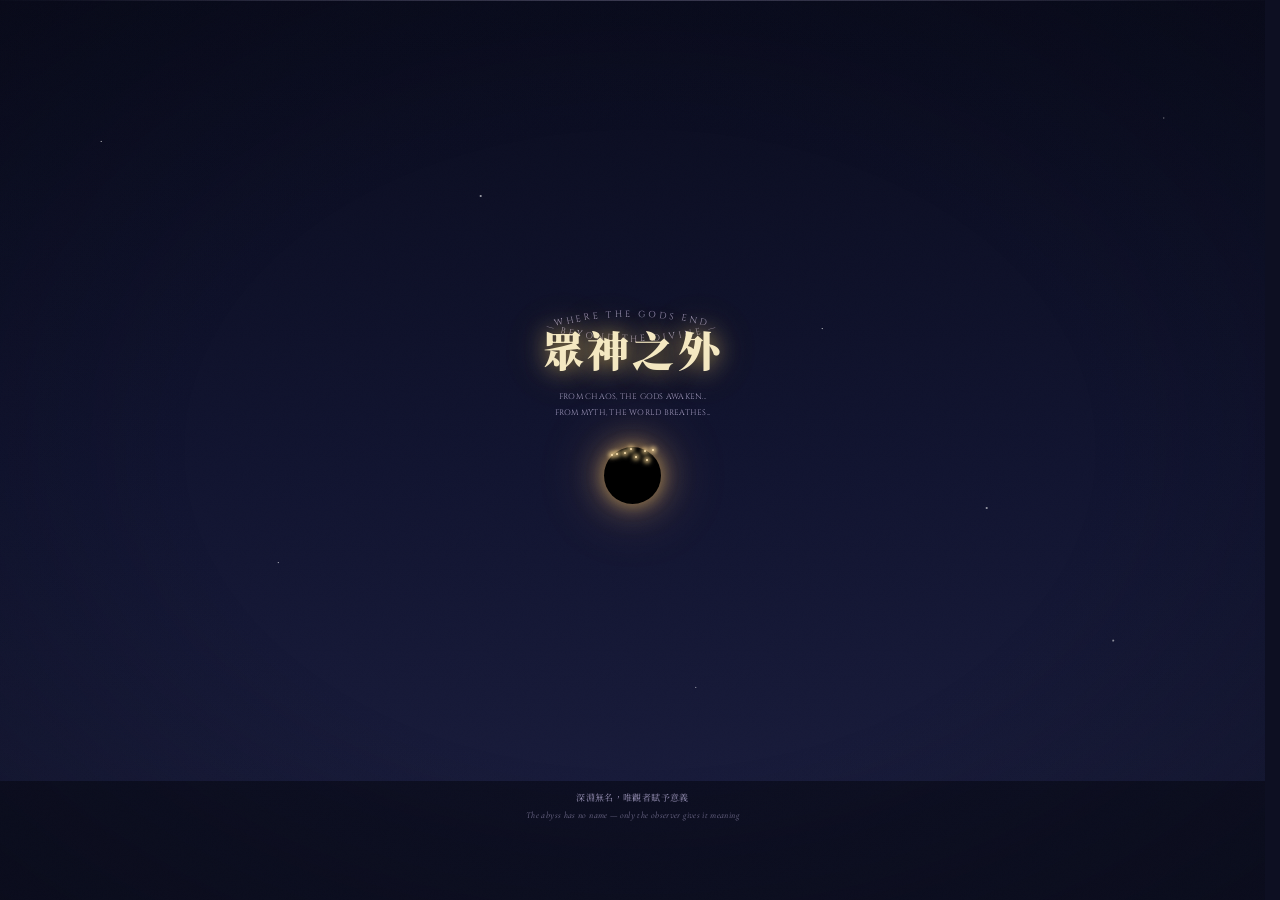
==== commit 7c08ca5c: "feat: redesign landing page with black hole entry portal - Create index.html as landing page with mi" ====
--- a/index.html
+++ b/index.html
@@ -11,11 +11,8 @@
 </head>
 <body>
 
-<svg width="0" height="0" style="position:absolute;overflow:hidden">
-  <defs id="eggPuzzleDefs"></defs>
-</svg>
 <div class="meander-strip"></div>
-<header>
+<header class="landing-header">
   <div class="title-oracle-wrap">
     <svg class="oracle-arc" viewBox="0 0 340 100" xmlns="http://www.w3.org/2000/svg">
       <defs>
@@ -31,110 +28,25 @@
     </svg>
     <h1>眾神之外</h1>
   </div>
-  <p class="oracle-sub">From chaos, the gods awaken... From myth, the world breathes...</p>
-  <div class="header-controls">
-    <button class="egg-toggle" id="eggToggle" onclick="openEggWall()">🥚 塵封軼聞 <span class="btn-en">Forgotten Tales</span></button>
-    <button class="egg-toggle" id="searchToggle" onclick="openSearch()">🔍 搜尋 <span class="btn-en">Search</span></button>
-    <button class="egg-toggle" id="timelineToggle" onclick="openTimeline()">📅 時間軸 <span class="btn-en">Timeline</span></button>
-    <button class="egg-toggle" id="mindMapToggle" onclick="openMindMap()">🌌 意識地圖 <span class="btn-en">Consciousness Map</span></button>
-    <button class="egg-toggle" id="philoToggle" onclick="openPhilo()">🎭 你的抉擇 <span class="btn-en">Your Choice</span></button>
-  </div>
+  <p class="oracle-sub gravity-target">From chaos, the gods awaken...<br>From myth, the world breathes...</p>
+  <a href="family.html" class="enter-btn">
+    <span class="enter-btn-vortex"></span>
+    <span class="enter-btn-vortex"></span>
+    <span class="enter-btn-vortex"></span>
+    <span class="enter-btn-vortex"></span>
+    <span class="enter-btn-vortex"></span>
+    <span class="enter-btn-vortex"></span>
+    <span class="enter-btn-vortex"></span>
+    <span class="enter-btn-vortex"></span>
+  </a>
 </header>
 
-<div class="egg-overlay" id="eggOverlay" onclick="if(event.target===this) closeEggWall()">
-  <div class="egg-panel">
-    <button class="egg-close" onclick="closeEggWall()">✕</button>
-    <div class="egg-header">
-      <h2>🥚 神話 × 現實 塵封軼聞</h2>
-      <p class="egg-sub">翻開卡片，看看哪些神話悄悄藏在我們的日常之中</p>
-      <span class="egg-progress" id="eggProgress"><span class="dot"></span>已發現 0 / 0</span>
-    </div>
-    <div class="egg-grid" id="eggGrid" onclick="if(event.target===this) closeEggWall()"></div>
-  </div>
+<div class="landing-content">
+  <p class="landing-desc">
+    深淵無名，唯觀者賦予意義<br>
+    <span class="landing-en">The abyss has no name — only the observer gives it meaning</span>
+  </p>
 </div>
-
-<div class="util-overlay" id="searchOverlay" onclick="if(event.target===this) closeSearch()">
-  <div class="util-panel util-panel-wide">
-    <button class="util-close" onclick="closeSearch()">✕</button>
-    <h3 class="util-title">🔍 搜尋</h3>
-    <div class="search-tabs">
-      <button class="search-tab active" onclick="switchSearchTab('search')">搜尋角色</button>
-      <button class="search-tab" onclick="switchSearchTab('path')">關係尋路</button>
-    </div>
-    <div id="searchTabContent">
-      <input type="text" class="util-input" id="searchInput" placeholder="輸入中文或英文名字…" oninput="renderSearchResults()" autocomplete="off">
-      <div class="util-results" id="searchResults"></div>
-    </div>
-    <div id="pathTabContent" style="display:none">
-      <p class="util-sub">輸入兩個角色，看看他們之間隔著幾步關係</p>
-      <div class="path-inputs">
-        <div class="path-field">
-          <input type="text" class="util-input" id="pathFromInput" placeholder="起點角色…" oninput="renderPathSuggestions('from')" autocomplete="off">
-          <div class="util-results" id="pathFromResults"></div>
-        </div>
-        <div class="path-arrow">→</div>
-        <div class="path-field">
-          <input type="text" class="util-input" id="pathToInput" placeholder="終點角色…" oninput="renderPathSuggestions('to')" autocomplete="off">
-          <div class="util-results" id="pathToResults"></div>
-        </div>
-      </div>
-      <button class="path-find-btn" onclick="runPathfinder()">尋找路徑</button>
-      <div class="path-result" id="pathResult"></div>
-    </div>
-  </div>
-</div>
-
-<div class="path-banner" id="pathBanner">
-  <span id="pathBannerText"></span>
-</div>
-
-<div class="util-overlay" id="timelineOverlay" onclick="if(event.target===this) closeTimeline()">
-  <div class="util-panel util-panel-timeline">
-    <button class="util-close" onclick="closeTimeline()">✕</button>
-    <h3 class="util-title">📅 真實歷史時間軸</h3>
-    <p class="util-sub">只收錄有明確歷史年代的人物——神話角色沒有「出生年份」，不在此列</p>
-    <div id="timelineContent"></div>
-  </div>
-</div>
-
-<div class="util-overlay" id="philoOverlay" onclick="if(event.target===this) closePhilo()">
-  <div class="util-panel util-panel-wide">
-    <button class="util-close" onclick="closePhilo()">✕</button>
-    <h3 class="util-title">🎭 你的抉擇</h3>
-    <p class="util-sub">沒有標準答案——選完之後，看看你的選擇呼應了樹上哪位思想家</p>
-    <div id="philoContent"></div>
-  </div>
-</div>
-
-<div class="egg-overlay" id="mindMapOverlay" onclick="if(event.target===this) closeMindMap()">
-  <div class="egg-panel mind-map-panel">
-    <button class="egg-close" onclick="closeMindMap()">✕</button>
-    <div class="egg-header">
-      <h2>🌌 你的意識地圖</h2>
-      <p class="egg-sub">只有你親自點開過的角色，會在這裡留下一顆星</p>
-      <span class="egg-progress" id="mindMapProgress"><span class="dot"></span>已建構 0 / 0 個意識座標</span>
-      <button class="mm-reset-link" onclick="resetExploration()">🔄 重置探索軌跡</button>
-    </div>
-    <div id="mindMapContent"></div>
-  </div>
-</div>
-
-<div class="milestone-toast" id="milestoneToast">
-  <div class="milestone-text" id="milestoneText"></div>
-  <div class="milestone-author" id="milestoneAuthor"></div>
-</div>
-
-<div class="egg-overlay" id="completionOverlay" onclick="if(event.target===this) closeCompletion()">
-  <div class="egg-panel completion-panel">
-    <button class="egg-close" onclick="closeCompletion()">✕</button>
-    <div class="completion-icon">🌌</div>
-    <h2 class="completion-title">你已經點亮了整座意識地圖</h2>
-    <div class="completion-body" id="completionBody"></div>
-    <button class="completion-cta" onclick="closeCompletion(); openMindMap();">查看你的意識地圖 →</button>
-  </div>
-</div>
-
-<div class="meander-strip"></div>
 
 <div class="companion-shadow" id="companionShadow">
   <svg viewBox="0 0 100 200" preserveAspectRatio="xMidYMid meet">
@@ -146,158 +58,82 @@
         <feGaussianBlur in="SourceGraphic" stdDeviation="8"/>
       </filter>
     </defs>
-    <g class="companion-form">
+    <g class="companion-form" id="companionForm">
       <!-- 核心雾气层 -->
       <g class="comp-core" filter="url(#mistBlur)">
-        <!-- 头部 - 缩小 -->
-        <ellipse cx="50" cy="32" rx="18" ry="20"/>
-        <ellipse cx="47" cy="30" rx="14" ry="16"/>
-        <ellipse cx="53" cy="34" rx="12" ry="14"/>
-        <ellipse cx="50" cy="28" rx="10" ry="12"/>
+        <!-- 头部 -->
+        <ellipse class="comp-head" cx="50" cy="35" rx="8" ry="9"/>
+        <ellipse class="comp-head" cx="48" cy="33" rx="6" ry="7"/>
+        <ellipse class="comp-head" cx="52" cy="37" rx="5" ry="6"/>
         <!-- 颈部 -->
-        <ellipse cx="50" cy="48" rx="16" ry="14"/>
+        <ellipse class="comp-neck" cx="50" cy="48" rx="12" ry="10"/>
         <!-- 肩部 -->
-        <ellipse cx="50" cy="60" rx="18" ry="12"/>
-        <ellipse cx="38" cy="62" rx="10" ry="12"/>
-        <ellipse cx="62" cy="62" rx="10" ry="12"/>
+        <ellipse class="comp-shoulder" cx="50" cy="58" rx="14" ry="10"/>
+        <ellipse class="comp-shoulder" cx="40" cy="60" rx="8" ry="10"/>
+        <ellipse class="comp-shoulder" cx="60" cy="60" rx="8" ry="10"/>
         <!-- 躯干主体 -->
-        <ellipse cx="50" cy="80" rx="18" ry="16"/>
-        <ellipse cx="50" cy="100" rx="16" ry="14"/>
-        <ellipse cx="50" cy="120" rx="14" ry="12"/>
-        <ellipse cx="50" cy="140" rx="12" ry="10"/>
-        <ellipse cx="50" cy="158" rx="10" ry="8"/>
-        <!-- 边缘连接雾气 -->
-        <ellipse cx="36" cy="75" rx="10" ry="16"/>
-        <ellipse cx="64" cy="78" rx="10" ry="14"/>
-        <ellipse cx="38" cy="105" rx="8" ry="14"/>
-        <ellipse cx="62" cy="108" rx="8" ry="12"/>
-        <ellipse cx="40" cy="130" rx="7" ry="10"/>
-        <ellipse cx="60" cy="132" rx="7" ry="10"/>
+        <ellipse class="comp-body" cx="50" cy="75" rx="18" ry="12"/>
+        <ellipse class="comp-body" cx="50" cy="90" rx="17" ry="11"/>
+        <ellipse class="comp-body" cx="50" cy="105" rx="16" ry="10"/>
+        <ellipse class="comp-body" cx="50" cy="118" rx="14" ry="9"/>
+        <ellipse class="comp-body" cx="50" cy="130" rx="12" ry="8"/>
+        <ellipse class="comp-body" cx="50" cy="140" rx="10" ry="7"/>
+      </g>
+      <!-- 脊椎和肋骨 -->
+      <g class="comp-ribs">
+        <!-- 脊椎主干 -->
+        <path d="M 50 48 L 50 75" fill="none" stroke="rgba(255,120,120,0.5)" stroke-width="1.5"/>
+        <!-- 肋骨 - 苹果形状，更圆润饱满 -->
+        <!-- 第1对 -->
+        <path d="M 50 50 C 43 48, 38 53, 37 57 C 40 60, 45 59, 50 58" fill="none" stroke="rgba(255,120,120,0.55)" stroke-width="1"/>
+        <path d="M 50 50 C 57 48, 62 53, 63 57 C 60 60, 55 59, 50 58" fill="none" stroke="rgba(255,120,120,0.55)" stroke-width="1"/>
+        <!-- 第2对 -->
+        <path d="M 50 53 C 42 50, 37 56, 36 60 C 39 63, 44 62, 50 61" fill="none" stroke="rgba(255,120,120,0.5)" stroke-width="1"/>
+        <path d="M 50 53 C 58 50, 63 56, 64 60 C 61 63, 56 62, 50 61" fill="none" stroke="rgba(255,120,120,0.5)" stroke-width="1"/>
+        <!-- 第3对 -->
+        <path d="M 50 56 C 41 52, 36 59, 35 63 C 38 66, 44 65, 50 64" fill="none" stroke="rgba(255,120,120,0.45)" stroke-width="1"/>
+        <path d="M 50 56 C 59 52, 64 59, 65 63 C 62 66, 56 65, 50 64" fill="none" stroke="rgba(255,120,120,0.45)" stroke-width="1"/>
+        <!-- 第4对 -->
+        <path d="M 50 59 C 40 54, 35 62, 34 66 C 37 69, 43 68, 50 67" fill="none" stroke="rgba(255,120,120,0.4)" stroke-width="1"/>
+        <path d="M 50 59 C 60 54, 65 62, 66 66 C 63 69, 57 68, 50 67" fill="none" stroke="rgba(255,120,120,0.4)" stroke-width="1"/>
+        <!-- 第5对 -->
+        <path d="M 50 62 C 39 56, 34 65, 33 69 C 36 72, 43 71, 50 70" fill="none" stroke="rgba(255,120,120,0.35)" stroke-width="1"/>
+        <path d="M 50 62 C 61 56, 66 65, 67 69 C 64 72, 57 71, 50 70" fill="none" stroke="rgba(255,120,120,0.35)" stroke-width="1"/>
+        <!-- 第6对 -->
+        <path d="M 50 65 C 38 58, 33 68, 32 72 C 35 75, 42 74, 50 73" fill="none" stroke="rgba(255,120,120,0.3)" stroke-width="1"/>
+        <path d="M 50 65 C 62 58, 67 68, 68 72 C 65 75, 58 74, 50 73" fill="none" stroke="rgba(255,120,120,0.3)" stroke-width="1"/>
+        <!-- 第7对 -->
+        <path d="M 50 68 C 37 60, 32 71, 31 75 C 34 78, 42 77, 50 76" fill="none" stroke="rgba(255,120,120,0.25)" stroke-width="1"/>
+        <path d="M 50 68 C 63 60, 68 71, 69 75 C 66 78, 58 77, 50 76" fill="none" stroke="rgba(255,120,120,0.25)" stroke-width="1"/>
+      </g>
+      <!-- 边缘雾气 -->
+      <g class="comp-edge" filter="url(#mistBlur)">
+        <ellipse cx="38" cy="68" rx="8" ry="12"/>
+        <ellipse cx="62" cy="70" rx="7" ry="10"/>
+        <ellipse cx="40" cy="88" rx="7" ry="10"/>
+        <ellipse cx="60" cy="90" rx="6" ry="9"/>
+        <ellipse cx="42" cy="108" rx="6" ry="9"/>
+        <ellipse cx="58" cy="110" rx="5" ry="8"/>
+        <ellipse cx="44" cy="125" rx="5" ry="7"/>
+        <ellipse cx="56" cy="127" rx="5" ry="7"/>
       </g>
       <!-- 外层光晕 -->
       <g class="comp-halo" filter="url(#mistBlurLight)">
-        <ellipse cx="50" cy="40" rx="24" ry="26"/>
-        <ellipse cx="50" cy="80" rx="24" ry="22"/>
-        <ellipse cx="50" cy="120" rx="20" ry="18"/>
-        <ellipse cx="50" cy="150" rx="16" ry="14"/>
-        <ellipse cx="34" cy="68" rx="12" ry="18"/>
-        <ellipse cx="66" cy="72" rx="12" ry="16"/>
-        <ellipse cx="36" cy="115" rx="10" ry="16"/>
-        <ellipse cx="64" cy="118" rx="10" ry="14"/>
+        <ellipse cx="50" cy="42" rx="18" ry="20"/>
+        <ellipse cx="50" cy="76" rx="18" ry="16"/>
+        <ellipse cx="50" cy="108" rx="16" ry="14"/>
+        <ellipse cx="50" cy="135" rx="10" ry="8" fill="rgba(200, 195, 220, 0.04)"/>
+        <ellipse cx="36" cy="64" rx="10" ry="14"/>
+        <ellipse cx="64" cy="66" rx="9" ry="12"/>
+        <ellipse cx="38" cy="98" rx="9" ry="13"/>
+        <ellipse cx="62" cy="100" rx="8" ry="11"/>
+        <ellipse cx="40" cy="125" rx="5" ry="6" fill="rgba(200, 195, 220, 0.04)"/>
+        <ellipse cx="60" cy="127" rx="5" ry="6" fill="rgba(200, 195, 220, 0.04)"/>
       </g>
     </g>
   </svg>
 </div>
-<button class="sound-fab" id="soundToggle" onclick="toggleSound()" aria-label="切換音效">🔊</button>
-<button class="back-to-top-fab" id="backToTopFab" onclick="scrollToTop()" aria-label="回到頂部">↑</button>
-<nav class="progress-rail" id="progressRail"></nav>
 
-<div class="legend-wrap">
-  <button class="legend-toggle" id="legendToggle" onclick="toggleLegend()">
-    <span id="legendToggleLabel">收起分支導覽 Collapse</span>
-    <span class="legend-toggle-arrow" id="legendToggleArrow">▾</span>
-  </button>
-  <div class="legend" id="legend">
-    <button data-gen="primordial" style="--dot:#3B2E42" onclick="jumpTo('primordial')"><span class="dot"></span>創世 · 原初神</button>
-    <button data-gen="titan" style="--dot:#6B4A2F" onclick="jumpTo('titan')"><span class="dot"></span>泰坦神族</button>
-    <button data-gen="olympian" style="--dot:#1F4959" onclick="jumpTo('olympian')"><span class="dot"></span>奧林帕斯神族</button>
-    <button data-gen="hero" style="--dot:#B5502E" onclick="jumpTo('hero')"><span class="dot"></span>凡人與命運</button>
-    <button data-gen="nature" style="--dot:#4B6B3A" onclick="jumpTo('nature')"><span class="dot"></span>自然精靈與山林諸神</button>
-    <button data-gen="zodiac" style="--dot:#3D3A6B" onclick="jumpTo('zodiac')"><span class="dot"></span>黃道十二宮</button>
-    <button data-gen="troy" style="--dot:#6B2E3A" onclick="jumpTo('troy')"><span class="dot"></span>特洛伊戰爭與奧德賽</button>
-    <button data-gen="mythconcepts" style="--dot:#8A6D1F" onclick="jumpTo('mythconcepts')"><span class="dot"></span>神話衍生的現代概念</button>
-    <button data-gen="philosophy" style="--dot:#5B5850" onclick="jumpTo('philosophy')"><span class="dot"></span>古典哲學</button>
-    <button data-gen="modernphil" style="--dot:#43575C" onclick="jumpTo('modernphil')"><span class="dot"></span>現代哲學</button>
-    <button data-gen="psychology" style="--dot:#6B3F6B" onclick="jumpTo('psychology')"><span class="dot"></span>現代心理學</button>
-    <button data-gen="arts" style="--dot:#8A4A5C" onclick="jumpTo('arts')"><span class="dot"></span>藝術與文學的回聲</button>
-    <button data-gen="crosscultural" style="--dot:#9C6B3E" onclick="jumpTo('crosscultural')"><span class="dot"></span>跨文化連結</button>
-  </div>
-</div>
-
-<div class="layout">
-  <div class="tree-wrap" id="treeWrap">
-    <svg id="connections"></svg>
-
-    <div class="gen-section" id="sec-primordial">
-      <div class="gen-label"><span>創世 · 原初神 Primordial</span></div>
-      <div class="gen-row" data-row="primordial"></div>
-    </div>
-
-    <div class="gen-section" id="sec-titan">
-      <div class="gen-label"><span>泰坦神族 Titans</span></div>
-      <div class="gen-row" data-row="titan"></div>
-    </div>
-
-    <div class="gen-section" id="sec-olympian">
-      <div class="gen-label"><span>奧林帕斯神族 Olympians</span></div>
-      <div class="gen-row" data-row="olympian"></div>
-    </div>
-
-    <div class="gen-section" id="sec-hero">
-      <div class="gen-label"><span>凡人與命運 Mortals &amp; Fate</span></div>
-      <div class="gen-row" data-row="hero"></div>
-    </div>
-
-    <div class="gen-section" id="sec-nature">
-      <div class="gen-label"><span>自然精靈與山林諸神 Nature Spirits</span></div>
-      <div class="gen-row" data-row="nature"></div>
-    </div>
-
-    <div class="gen-section" id="sec-zodiac">
-      <div class="gen-label"><span>黃道十二宮 Zodiac</span></div>
-      <div class="gen-row" data-row="zodiac"></div>
-    </div>
-
-    <div class="gen-section" id="sec-troy">
-      <div class="gen-label"><span>特洛伊戰爭與奧德賽 Trojan War &amp; Odyssey</span></div>
-      <div class="gen-row" data-row="troy"></div>
-    </div>
-
-    <div class="gen-section" id="sec-mythconcepts">
-      <div class="gen-label"><span>神話衍生的現代概念 Myth-Derived Concepts</span></div>
-      <div class="gen-row" data-row="mythconcepts"></div>
-    </div>
-
-    <div class="gen-section" id="sec-philosophy">
-      <div class="gen-label"><span>古典哲學 Classical Philosophy</span></div>
-      <div class="gen-row" data-row="philosophy"></div>
-    </div>
-
-    <div class="gen-section" id="sec-modernphil">
-      <div class="gen-label"><span>現代哲學 Modern Philosophy</span></div>
-      <div class="gen-row" data-row="modernphil"></div>
-    </div>
-
-    <div class="gen-section" id="sec-psychology">
-      <div class="gen-label"><span>現代心理學 Modern Psychology</span></div>
-      <div class="gen-row" data-row="psychology"></div>
-    </div>
-
-    <div class="gen-section" id="sec-arts">
-      <div class="gen-label"><span>藝術與文學的回聲 Echoes in Art &amp; Literature</span></div>
-      <div class="gen-row" data-row="arts"></div>
-    </div>
-
-    <div class="gen-section" id="sec-crosscultural">
-      <div class="gen-label"><span>跨文化連結 Cross-Cultural Connections</span></div>
-      <div class="gen-row" data-row="crosscultural"></div>
-    </div>
-  </div>
-
-  <aside class="detail-panel" id="detailPanel">
-    <button class="close-btn" onclick="closePanel()">✕</button>
-    <div class="detail-empty" id="detailEmpty">
-      <span class="icon">⚱</span>
-      點選任一圖章<br>查看該神祇的身世與故事
-      <p class="detail-empty-en">Select any medallion<br>to reveal its story</p>
-    </div>
-    <div id="detailContent" style="display:none;"></div>
-  </aside>
-</div>
-
-<footer>原型 Prototype · 資料為簡化版本，供學習與探索使用</footer>
-
-<script src="data.js"></script>
 <script src="app.js"></script>
 </body>
-</html>
+</html>
--- a/styles.css
+++ b/styles.css
@@ -1,4 +1,4 @@
-@import url('https://fonts.googleapis.com/css2?family=Noto+Serif+TC:wght@500;700;900&family=Noto+Sans+TC:wght@400;500;700&display=swap');
+@import url('https://fonts.googleapis.com/css2?family=Ma+Shan+Zheng&family=Noto+Serif+TC:wght@500;700;900&family=Noto+Sans+TC:wght@400;500;700&display=swap');
 
 :root{
   --bg:#0d0f22;
@@ -120,12 +120,13 @@
   text-transform:uppercase;
 }
 .oracle-sub{
-  max-width:280px;
+  max-width:320px;
   margin:0 auto;
-  font-size:10px !important;
-  letter-spacing:0.06em !important;
-  line-height:1.7;
+  font-size:8px !important;
+  letter-spacing:0.03em !important;
+  line-height:1.9 !important;
   text-align:center;
+  word-break:break-word;
 }
 .title-oracle-wrap{
   position:relative;
@@ -145,6 +146,46 @@
   position:relative;
   z-index:1;
   margin:30px 0 0;
+}
+/* 被吸入的"外"字 - 引力扭曲效果，向右上角的黑洞 */
+.gravity-char{
+  display:inline-block;
+  transform-origin:right center;
+  animation:gravitationalPull 5s ease-in-out infinite;
+  will-change:transform;
+}
+@keyframes gravitationalPull{
+  0%, 85%, 100%{
+    transform:scaleX(1) skewY(0deg) translateX(0) translateY(0);
+    text-shadow:0 0 5px rgba(201, 168, 76, 0.15);
+  }
+  50%{
+    transform:scaleX(1.08) skewY(-2deg) translateX(3px) translateY(-2px);
+    text-shadow:0 0 12px rgba(255, 200, 100, 0.4);
+  }
+}
+
+/* index.html 文字被下方黑洞吸入的效果 */
+.gravity-target{
+  animation:gravityTextPull 6s ease-in-out infinite;
+  transform-origin:center top;
+}
+@keyframes gravityTextPull{
+  0%, 90%, 100%{
+    transform:translateY(0) scaleY(1);
+    letter-spacing:0.06em;
+    text-shadow:0 0 8px rgba(201, 168, 76, 0.1);
+  }
+  45%{
+    transform:translateY(3px) scaleY(1.03);
+    letter-spacing:0.08em;
+    text-shadow:0 0 15px rgba(255, 200, 100, 0.25);
+  }
+  75%{
+    transform:translateY(6px) scaleY(1.06);
+    letter-spacing:0.1em;
+    text-shadow:0 0 20px rgba(255, 220, 150, 0.4);
+  }
 }
 .header-controls{
   display:flex;
@@ -201,6 +242,342 @@
   margin-left:2px;
 }
 .egg-toggle:hover .btn-en{ color:#9a93b8; }
+
+/* Home button styling - mini black hole, positioned at title */
+.home-btn{
+  position:absolute;
+  top:25px;
+  right:50px;
+  display:flex;
+  align-items:center;
+  justify-content:center;
+  padding:0;
+  width:32px;
+  height:32px;
+  background:
+    radial-gradient(circle at center,
+      #000 0%,
+      #000 30%,
+      rgba(201, 168, 76, 0.05) 50%,
+      rgba(201, 168, 76, 0.15) 70%,
+      rgba(201, 168, 76, 0.4) 85%,
+      rgba(201, 168, 76, 0.1) 100%
+    );
+  border:none;
+  border-radius:50%;
+  color:var(--gold);
+  font-size:14px;
+  text-decoration:none;
+  transition:all .4s ease;
+  box-shadow:
+    0 0 10px rgba(201, 168, 76, 0.1),
+    0 0 20px rgba(201, 168, 76, 0.05),
+    inset 0 0 8px rgba(0, 0, 0, 0.5);
+  animation:homeHover 4s ease-in-out infinite;
+}
+/* 反向外旋光环 - 悬停时逃逸效果 */
+.home-btn::before{
+  content:'';
+  position:absolute;
+  inset:-2px;
+  border-radius:50%;
+  background:conic-gradient(
+    from 360deg,
+    transparent 0deg,
+    rgba(255, 200, 100, 0.5) 60deg,
+    rgba(255, 220, 150, 0.8) 120deg,
+    rgba(255, 200, 100, 0.5) 180deg,
+    transparent 240deg,
+    rgba(255, 180, 80, 0.3) 300deg,
+    transparent 360deg
+  );
+  animation:escapeRotate 10s linear infinite;
+  z-index:-1;
+  filter:blur(2px);
+  opacity:0.6;
+}
+@keyframes escapeRotate{
+  from{ transform:rotate(360deg); }
+  to{ transform:rotate(0deg); }
+}
+@keyframes homeHover{
+  0%, 100%{ transform:translateY(0); }
+  50%{ transform:translateY(-3px); }
+}
+.home-btn:hover{
+  transform:scale(1.15) translateY(0);
+  box-shadow:
+    0 0 15px rgba(201, 168, 76, 0.2),
+    0 0 30px rgba(201, 168, 76, 0.1),
+    inset 0 0 10px rgba(0, 0, 0, 0.4);
+}
+.home-btn:hover::before{
+  animation:escapeRotate 3s linear infinite;
+  opacity:0.9;
+}
+.home-btn:active{
+  transform:scale(0.95);
+}
+
+/* Landing page styles */
+.landing-header{
+  min-height:calc(100vh - 120px);
+  display:flex;
+  flex-direction:column;
+  align-items:center;
+  justify-content:center;
+  padding:40px 20px;
+}
+.landing-header header{
+  min-height:auto;
+  padding:60px 24px 40px;
+}
+.landing-content{
+  text-align:center;
+  padding:0 20px 40px;
+}
+.landing-desc{
+  color:#9a93b8;
+  font-family:'Noto Serif TC', serif;
+  font-size:9px;
+  line-height:1.8;
+  letter-spacing:0.04em;
+  text-align:center;
+  word-break:break-word;
+}
+.landing-en{
+  font-family:'Cormorant Garamond', serif;
+  font-size:9px;
+  font-style:italic;
+  opacity:0.8;
+  display:block;
+  margin-top:2px;
+}
+.enter-btn{
+  position:relative;
+  display:flex;
+  align-items:center;
+  justify-content:center;
+  margin-top:28px;
+  padding:0;
+  background:#000;
+  border:none;
+  border-radius:50%;
+  width:55px;
+  height:55px;
+  text-decoration:none;
+  transition:all .5s cubic-bezier(.4, 0, .2, 1);
+  animation:accretionGlow 3s ease-in-out infinite;
+  overflow:visible;
+  box-shadow:
+    0 0 0 1px #000,
+    0 0 15px 3px rgba(255, 200, 100, 0.4),
+    0 0 30px 8px rgba(255, 200, 100, 0.25),
+    0 0 60px 15px rgba(255, 180, 100, 0.15);
+}
+@keyframes accretionGlow{
+  0%, 100%{
+    box-shadow:
+      0 0 0 1px #000,
+      0 0 15px 3px rgba(255, 200, 100, 0.4),
+      0 0 30px 8px rgba(255, 200, 100, 0.25),
+      0 0 60px 15px rgba(255, 180, 100, 0.15);
+  }
+  50%{
+    box-shadow:
+      0 0 0 1px #000,
+      0 0 20px 4px rgba(255, 220, 150, 0.5),
+      0 0 40px 10px rgba(255, 200, 100, 0.3),
+      0 0 80px 20px rgba(255, 180, 100, 0.2);
+  }
+}
+/* 吸积盘光环 - 厚重多层 */
+.enter-btn::before{
+  content:'';
+  position:absolute;
+  inset:-8px;
+  border-radius:50%;
+  background:conic-gradient(
+    from 0deg,
+    transparent 0deg,
+    rgba(255, 200, 100, 0.9) 40deg,
+    rgba(255, 220, 150, 1) 80deg,
+    rgba(255, 200, 100, 0.9) 120deg,
+    transparent 160deg,
+    rgba(255, 180, 80, 0.7) 260deg,
+    transparent 300deg,
+    rgba(255, 200, 100, 0.85) 360deg
+  );
+  animation:diskRotate 6s linear infinite;
+  z-index:-1;
+  filter:blur(4px);
+}
+@keyframes diskRotate{
+  from{ transform:rotate(0deg); }
+  to{ transform:rotate(360deg); }
+}
+/* 第二层吸积盘 */
+.enter-btn::after{
+  content:'';
+  position:absolute;
+  inset:-18px;
+  border-radius:50%;
+  background:conic-gradient(
+    from 180deg,
+    transparent 0deg,
+    rgba(255, 180, 80, 0.5) 60deg,
+    rgba(255, 200, 100, 0.7) 120deg,
+    rgba(255, 180, 80, 0.5) 180deg,
+    transparent 240deg,
+    rgba(255, 200, 100, 0.4) 300deg,
+    transparent 360deg
+  );
+  animation:diskRotate 10s linear infinite reverse;
+  z-index:-2;
+  filter:blur(6px);
+}
+/* 被吸入的粒子 - 更亮更多 */
+.enter-btn-vortex{
+  position:absolute;
+  width:2px;
+  height:2px;
+  background:rgba(255, 230, 180, 1);
+  border-radius:50%;
+  box-shadow:0 0 4px 2px rgba(255, 220, 150, 0.9);
+}
+.enter-btn-vortex:nth-child(1){ animation:particleFall1 3.5s ease-in infinite; top:0%; left:45%; }
+.enter-btn-vortex:nth-child(2){ animation:particleFall2 4s ease-in infinite; top:5%; left:70%; animation-delay:-0.5s; }
+.enter-btn-vortex:nth-child(3){ animation:particleFall3 3.8s ease-in infinite; top:10%; left:20%; animation-delay:-1s; }
+.enter-btn-vortex:nth-child(4){ animation:particleFall1 4.5s ease-in infinite; top:3%; left:85%; animation-delay:-1.5s; }
+.enter-btn-vortex:nth-child(5){ animation:particleFall2 3.2s ease-in infinite; top:15%; left:55%; animation-delay:-2s; }
+.enter-btn-vortex:nth-child(6){ animation:particleFall3 4.2s ease-in infinite; top:8%; left:35%; animation-delay:-2.5s; }
+.enter-btn-vortex:nth-child(7){ animation:particleFall1 3.8s ease-in infinite; top:20%; left:75%; animation-delay:-3s; }
+.enter-btn-vortex:nth-child(8){ animation:particleFall2 4.8s ease-in infinite; top:12%; left:10%; animation-delay:-0.8s; }
+@keyframes particleFall1{
+  0%{ transform:translate(0, 0) scale(1); opacity:1; }
+  60%{ opacity:0.8; }
+  100%{ transform:translate(calc(50% - 45%), calc(50% - 0%)) scale(0.05); opacity:0; }
+}
+@keyframes particleFall2{
+  0%{ transform:translate(0, 0) scale(1); opacity:0.95; }
+  60%{ opacity:0.7; }
+  100%{ transform:translate(calc(50% - 70%), calc(50% - 5%)) scale(0.05); opacity:0; }
+}
+@keyframes particleFall3{
+  0%{ transform:translate(0, 0) scale(1); opacity:0.9; }
+  60%{ opacity:0.6; }
+  100%{ transform:translate(calc(50% - 35%), calc(50% - 10%)) scale(0.05); opacity:0; }
+}
+.enter-btn:hover{
+  transform:scale(1.05);
+}
+.enter-btn:hover::before{
+  animation-duration:3s;
+}
+.enter-btn:active{
+  transform:scale(0.95);
+}
+
+/* ---------- Loading Overlay ---------- */
+.loading-overlay{
+  position:fixed;
+  inset:0;
+  z-index:10000;
+  display:flex;
+  flex-direction:column;
+  align-items:center;
+  justify-content:center;
+  gap:30px;
+  background:var(--bg);
+  opacity:1;
+  transition:opacity 0.6s ease, visibility 0.6s ease;
+}
+.loading-overlay.hidden{
+  opacity:0;
+  visibility:hidden;
+  pointer-events:none;
+}
+.loading-blackhole{
+  position:relative;
+  width:70px;
+  height:70px;
+}
+.loading-core{
+  position:absolute;
+  top:50%;
+  left:50%;
+  transform:translate(-50%, -50%);
+  width:18px;
+  height:18px;
+  background:#000;
+  border-radius:50%;
+  box-shadow:
+    0 0 15px 3px rgba(0,0,0,1),
+    0 0 30px 8px rgba(0,0,0,0.8);
+}
+.loading-ring{
+  position:absolute;
+  top:50%;
+  left:50%;
+  border-radius:50%;
+  border:2px solid transparent;
+  animation:loadingSpin linear infinite;
+}
+.loading-ring-1{
+  width:40px;
+  height:40px;
+  margin:-20px 0 0 -20px;
+  border-top-color:rgba(255, 200, 100, 1);
+  border-right-color:rgba(255, 200, 100, 0.6);
+  animation-duration:0.8s;
+}
+.loading-ring-2{
+  width:55px;
+  height:55px;
+  margin:-27.5px 0 0 -27.5px;
+  border-bottom-color:rgba(255, 220, 150, 0.8);
+  border-left-color:rgba(255, 220, 150, 0.4);
+  animation-duration:1.2s;
+  animation-direction:reverse;
+}
+.loading-ring-3{
+  width:70px;
+  height:70px;
+  margin:-35px 0 0 -35px;
+  border-top-color:rgba(255, 180, 80, 0.6);
+  border-right-color:rgba(255, 180, 80, 0.3);
+  animation-duration:1.6s;
+  filter:blur(1px);
+}
+@keyframes loadingSpin{
+  from{ transform:rotate(0deg); }
+  to{ transform:rotate(360deg); }
+}
+.loading-text{
+  text-align:center;
+  line-height:1.8;
+  animation:loadingPulse 1.5s ease-in-out infinite;
+}
+.loading-zh{
+  display:block;
+  font-family:'Noto Serif TC', serif;
+  font-size:13px;
+  letter-spacing:0.15em;
+  color:var(--gold-soft);
+  text-shadow:0 0 10px rgba(201, 168, 76, 0.3);
+}
+.loading-en{
+  display:block;
+  font-family:'Cinzel', serif;
+  font-size:9px;
+  letter-spacing:0.12em;
+  color:var(--ink-soft);
+  opacity:0.8;
+}
+@keyframes loadingPulse{
+  0%, 100%{ opacity:0.7; }
+  50%{ opacity:1; }
+}
 
 /* ---------- Easter Egg Wall: a distinct "night sky" experience ---------- */
 .egg-overlay{
@@ -232,12 +609,19 @@
   width:min(760px, 100%);
   max-height:88vh;
   overflow-y:auto;
-  background:rgba(15,17,38,0.55);
-  border:1px solid rgba(166,129,46,0.35);
+  background:linear-gradient(160deg,
+    rgba(30, 35, 60, 0.7) 0%,
+    rgba(20, 25, 50, 0.6) 50%,
+    rgba(15, 20, 40, 0.65) 100%);
+  border:1px solid rgba(255, 255, 255, 0.15);
   border-radius:14px;
   padding:32px 26px 40px;
   position:relative;
-  box-shadow:0 30px 80px rgba(0,0,0,0.5);
+  backdrop-filter:blur(20px);
+  -webkit-backdrop-filter:blur(20px);
+  box-shadow:
+    0 30px 80px rgba(0,0,0,0.4),
+    inset 0 1px 1px rgba(255, 255, 255, 0.1);
   transform:translateY(14px) scale(0.98);
   transition:transform .3s ease;
 }
@@ -258,11 +642,14 @@
 .egg-header{ text-align:center; margin-bottom:26px; }
 .egg-header h2{
   font-family:'Cinzel', 'Noto Serif TC', serif;
-  color:#F3E9C9;
+  color:rgba(245, 240, 230, 0.95);
   font-size:clamp(18px,3.5vw,22px);
   margin:0 0 8px;
   letter-spacing:0.08em;
   font-weight:500;
+  text-shadow:
+    0 2px 4px rgba(0, 0, 0, 0.3),
+    0 0 20px rgba(255, 255, 255, 0.1);
 }
 .egg-sub{ color:#9a93b8; font-size:11px; margin:0 0 12px; letter-spacing:0.1em; font-family:'Cinzel', serif; }
 .egg-progress{
@@ -299,19 +686,59 @@
   aspect-ratio:1 / 1;
   position:relative;
   cursor:pointer;
-  background:linear-gradient(160deg, #F3E9C9, #E8D9A8);
-  border:1.5px solid var(--gold);
+  border-radius:18px;
+  background:linear-gradient(160deg,
+    rgba(255, 255, 255, 0.25) 0%,
+    rgba(255, 255, 255, 0.1) 30%,
+    rgba(255, 255, 255, 0.05) 70%,
+    rgba(255, 255, 255, 0.12) 100%);
+  border:1px solid rgba(255, 255, 255, 0.25);
+  backdrop-filter:blur(8px) saturate(1.1);
+  -webkit-backdrop-filter:blur(8px) saturate(1.1);
   overflow:hidden;
   touch-action:none;
   user-select:none;
   -webkit-user-select:none;
   -webkit-touch-callout:none;
-  box-shadow:0 3px 8px rgba(0,0,0,0.18);
-  transition:transform .3s cubic-bezier(.34,1.56,.64,1);
+  will-change:transform;
+  box-shadow:
+    0 0 15px rgba(255, 255, 255, 0.08),
+    0 6px 24px rgba(0, 0, 0, 0.2),
+    inset 0 1px 2px rgba(255, 255, 255, 0.4),
+    inset 0 -1px 3px rgba(0, 0, 0, 0.08);
+  transition:transform .35s cubic-bezier(.34,1.56,.64,1), box-shadow .3s ease, background .3s ease;
+}
+/* Glass shine reflection - diagonal light streak */
+.egg-card::before{
+  content:'';
+  position:absolute;
+  top:-20%;
+  left:-20%;
+  width:140%;
+  height:140%;
+  background:linear-gradient(135deg,
+    rgba(255, 255, 255, 0.5) 0%,
+    rgba(255, 255, 255, 0.2) 30%,
+    transparent 60%);
+  pointer-events:none;
+  z-index:1;
+  border-radius:22px;
 }
 /* Fragment/shard silhouettes — 4 variants cycled per card for visual variety, instead of a uniform rounded square */
-.egg-card.revealed{ transform:scale(1.04) rotate(-1deg); }
-.egg-card.revealed:hover{ transform:scale(1.06) rotate(-1deg); }
+.egg-card.revealed{
+  transform:scale(1.03) rotate(-1deg);
+  box-shadow:
+    0 0 25px rgba(201, 168, 76, 0.2),
+    0 8px 24px rgba(0, 0, 0, 0.18),
+    inset 0 1px 2px rgba(255, 255, 255, 0.5),
+    inset 0 -2px 4px rgba(0, 0, 0, 0.04);
+  background:linear-gradient(160deg,
+    rgba(255, 255, 255, 0.35) 0%,
+    rgba(255, 255, 255, 0.15) 30%,
+    rgba(255, 255, 255, 0.06) 70%,
+    rgba(255, 255, 255, 0.2) 100%);
+}
+.egg-card.revealed:hover{ transform:scale(1.05) rotate(-1deg); }
 .egg-content{
   position:absolute;
   inset:0;
@@ -320,22 +747,26 @@
   align-items:center;
   justify-content:flex-start;
   gap:5px;
-  padding:14px 11px 12px;
+  padding:12px 10px 10px;
   overflow-y:auto;
   scrollbar-width:thin;
-  scrollbar-color:rgba(166,129,46,0.5) transparent;
+  scrollbar-color:rgba(255, 255, 255, 0.3) transparent;
+  z-index:2;
 }
 .egg-content::-webkit-scrollbar{ width:4px; }
-.egg-content::-webkit-scrollbar-thumb{ background:rgba(166,129,46,0.5); border-radius:4px; }
-.egg-content .egg-emoji{ font-size:21px; flex-shrink:0; }
+.egg-content::-webkit-scrollbar-thumb{ background:rgba(255, 255, 255, 0.3); border-radius:4px; }
+.egg-content .egg-emoji{ font-size:20px; flex-shrink:0; filter:drop-shadow(0 1px 1px rgba(0,0,0,0.2)); }
 .egg-content .egg-text{
   font-family:'Noto Serif TC', serif;
-  font-weight:600;
-  font-size:11.5px;
-  line-height:1.6;
-  letter-spacing:0.03em;
-  color:#2A2118;
-  text-shadow:0 1px 0 rgba(255,255,255,0.4), 0 -1px 0 rgba(0,0,0,0.08);
+  font-weight:500;
+  font-size:11px;
+  line-height:1.55;
+  letter-spacing:0.04em;
+  /* 刻入玻璃的效果 */
+  color:rgba(30, 25, 20, 0.9);
+  text-shadow:
+    0 1px 0 rgba(255, 255, 255, 0.5),
+    0 0 6px rgba(255, 255, 255, 0.25);
 }
 .egg-num{
   position:absolute;
@@ -346,32 +777,41 @@
   font-size:9px;
   font-weight:500;
   letter-spacing:0.08em;
-  color:rgba(232,204,148,0.8);
-  text-shadow:0 1px 2px rgba(0,0,0,0.4);
+  color:var(--gold-soft);
+  text-shadow:0 1px 2px rgba(0,0,0,0.3), 0 0 8px rgba(201, 168, 76, 0.4);
   pointer-events:none;
 }
-.egg-card.revealed .egg-num{ color:rgba(166,129,46,0.55); text-shadow:none; }
+.egg-card.revealed .egg-num{
+  color:rgba(150, 120, 80, 0.8);
+  text-shadow:
+    0 1px 0 rgba(255, 255, 255, 0.5),
+    0 -1px 1px rgba(0, 0, 0, 0.1);
+}
 .egg-dust{
   position:absolute;
   inset:0;
   z-index:2;
   background:
-    radial-gradient(circle at 20% 25%, rgba(255,255,255,0.10), transparent 40%),
-    radial-gradient(circle at 75% 60%, rgba(0,0,0,0.12), transparent 45%),
-    radial-gradient(circle at 45% 80%, rgba(255,255,255,0.08), transparent 35%),
-    linear-gradient(155deg, #4a4438, #2f2b24);
+    linear-gradient(160deg,
+      rgba(50, 45, 40, 0.9) 0%,
+      rgba(35, 30, 25, 0.95) 100%);
   opacity:1;
   transition:opacity .12s linear;
 }
 .egg-card.revealed .egg-dust{ opacity:0 !important; pointer-events:none; transition:opacity .4s ease; }
-/* Shimmer sweep — a bright diagonal streak that plays once across the card the instant it's revealed */
+/* Glass refraction sweep — plays once across the card when revealed */
 .egg-shimmer{
   position:absolute;
   inset:0;
   z-index:4;
   pointer-events:none;
-  background:linear-gradient(115deg, transparent 30%, rgba(255,255,255,0.85) 48%, rgba(255,250,220,0.95) 52%, transparent 70%);
-  background-size:250% 250%;
+  background:linear-gradient(115deg,
+    transparent 35%,
+    rgba(255, 255, 255, 0.7) 45%,
+    rgba(255, 255, 255, 0.9) 50%,
+    rgba(255, 255, 255, 0.7) 55%,
+    transparent 65%);
+  background-size:300% 300%;
   background-position:-100% -100%;
   opacity:0;
 }
@@ -389,6 +829,10 @@
   .egg-card.revealed .egg-dust{ transition:none; }
   .egg-card.revealed .egg-shimmer{ animation:none; display:none; }
   .egg-card.revealed{ transform:none; }
+  /* 塵封軼聞手机端 */
+  .egg-header h2{ font-size:16px; }
+  .egg-header{ margin-bottom:18px; }
+  .egg-sub{ font-size:10px; }
 }
 
 .sparkle{
@@ -1583,13 +2027,32 @@
     padding:8px 6px;
   }
   .btn-en{ display:none; }
+  /* 塵封軼聞手机端优化 */
+  .egg-card{
+    box-shadow:
+      0 0 15px rgba(255, 255, 255, 0.1),
+      0 4px 20px rgba(0, 0, 0, 0.3);
+    backdrop-filter:blur(8px);
+  }
+  .egg-card::before{ height:35%; }
+  .egg-content{
+    padding:10px 8px 8px;
+    gap:4px;
+  }
+  .egg-content .egg-emoji{ font-size:18px; }
+  .egg-content .egg-text{
+    font-size:10px;
+    line-height:1.5;
+  }
+  .egg-num{ font-size:8px; }
+  .egg-grid{ gap:10px; padding:8px; }
 }
 
 /* ---------- Companion Shadow: the quiet witness ---------- */
 .companion-shadow{
   position:fixed;
   left:-10px;
-  top:12vh;
+  top:50vh;
   width:100px;
   height:200px;
   pointer-events:none;
@@ -1618,10 +2081,95 @@
 }
 
 .comp-core ellipse{
-  fill:rgba(230, 225, 255, 0.4);
+  fill:rgba(200, 195, 220, 0.25);
 }
 .comp-halo ellipse{
-  fill:rgba(230, 225, 255, 0.18);
+  fill:rgba(200, 195, 220, 0.12);
+}
+
+/* ---------- Companion Tuner (Dev Only) ---------- */
+.comp-tuner{
+  position:fixed;
+  left:50%;
+  top:50%;
+  transform:translate(-50%, -50%);
+  width:280px;
+  max-height:80vh;
+  overflow-y:auto;
+  background:rgba(10, 12, 28, 0.98);
+  border:1px solid rgba(201, 168, 76, 0.5);
+  border-radius:12px;
+  padding:16px;
+  z-index:500;
+  display:none;
+  box-shadow:0 12px 48px rgba(0,0,0,0.6);
+}
+.comp-tuner.open{ display:block; }
+
+.comp-tuner-header{
+  display:flex;
+  justify-content:space-between;
+  align-items:center;
+  margin-bottom:14px;
+  padding-bottom:10px;
+  border-bottom:1px solid rgba(201, 168, 76, 0.2);
+  font-family:'Cinzel', serif;
+  font-size:12px;
+  color:#c9c5d6;
+  letter-spacing:0.08em;
+}
+.comp-tuner-close{
+  background:none;
+  border:none;
+  color:#9a93b8;
+  cursor:pointer;
+  font-size:14px;
+  padding:2px 6px;
+}
+.comp-tuner-close:hover{ color:#c9c5d6; }
+
+.comp-tuner-row{
+  display:grid;
+  grid-template-columns:75px 1fr 35px;
+  align-items:center;
+  gap:8px;
+  margin-bottom:8px;
+}
+.comp-tuner-row label{
+  font-size:11px;
+  color:#9a93b8;
+  font-family:'Noto Sans TC', sans-serif;
+}
+.comp-tuner-row input[type="range"]{
+  width:100%;
+  accent-color:#C9A84C;
+  height:4px;
+}
+.comp-tuner-row span{
+  font-size:11px;
+  color:#c9c5d6;
+  text-align:right;
+  font-family:'Cinzel', serif;
+}
+
+.comp-tuner-reset,
+.comp-tuner-copy{
+  width:48%;
+  padding:8px 4px;
+  margin-top:10px;
+  background:transparent;
+  border:1px solid rgba(201, 168, 76, 0.3);
+  border-radius:6px;
+  color:#9a93b8;
+  font-size:11px;
+  cursor:pointer;
+  font-family:'Noto Sans TC', sans-serif;
+}
+.comp-tuner-copy{ float:right; }
+.comp-tuner-reset:hover,
+.comp-tuner-copy:hover{
+  background:rgba(201, 168, 76, 0.1);
+  color:#c9c5d6;
 }
 
 @keyframes companionDrift{
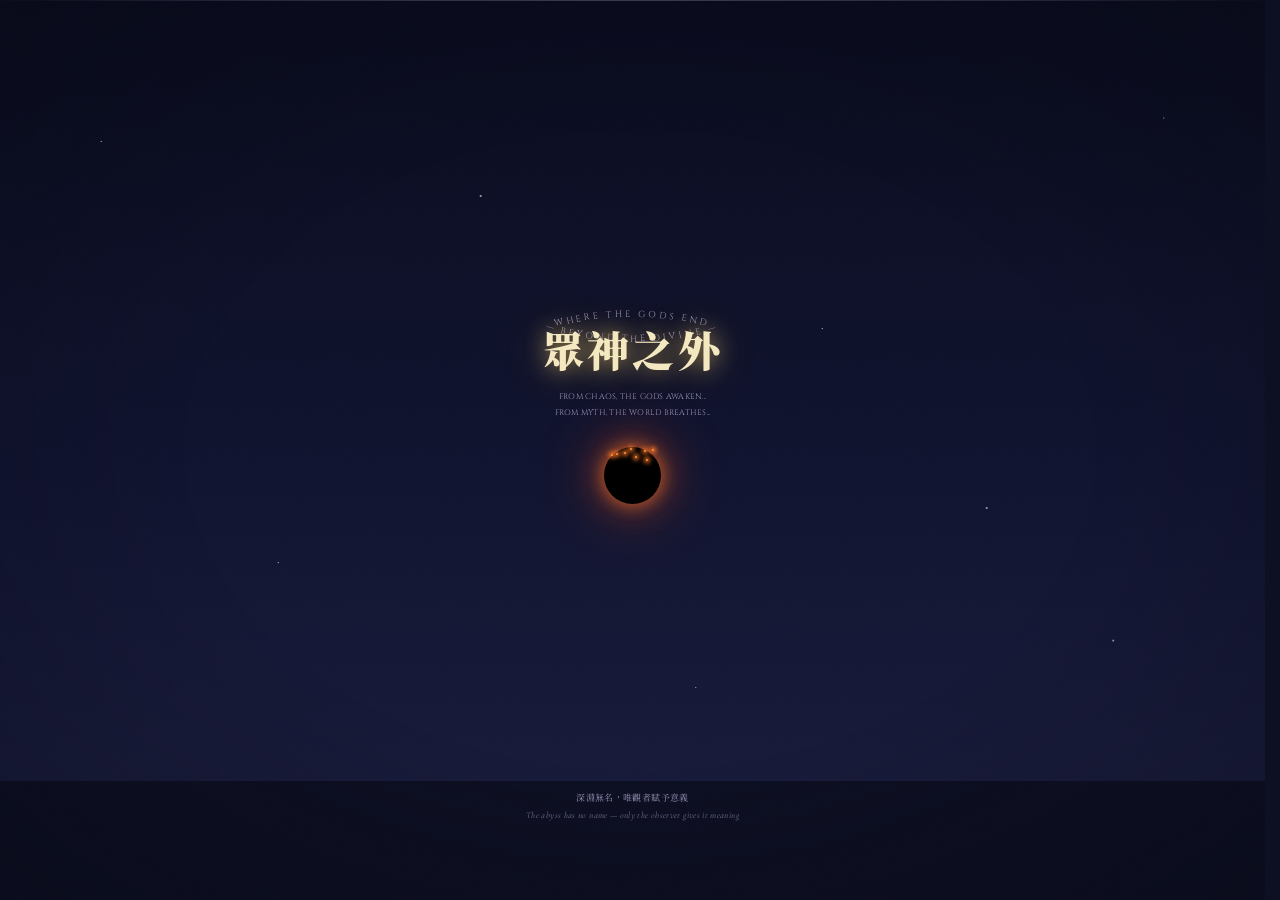
==== commit e183ea95: "feat: add parallel reality transition with wormhole fragment animation" ====
--- a/index.html
+++ b/index.html
@@ -10,6 +10,15 @@
 <link rel="stylesheet" href="styles.css">
 </head>
 <body>
+
+<!-- 意識之鏡轉場效果 -->
+<div id="mirror-overlay" class="mirror-overlay">
+  <div class="mirror-reality"></div>
+  <div class="mirror-reality"></div>
+  <div class="mirror-crevasse"></div>
+  <div class="mirror-crevasse"></div>
+  <div class="mirror-scanline"></div>
+</div>
 
 <div class="meander-strip"></div>
 <header class="landing-header">
--- a/styles.css
+++ b/styles.css
@@ -154,6 +154,13 @@
   animation:gravitationalPull 5s ease-in-out infinite;
   will-change:transform;
 }
+/* "之"字的引力效果 - 以左边为支点，向黑洞倾斜 */
+.gravity-char-mid{
+  display:inline-block;
+  transform-origin:left center;
+  animation:gravitationalPullMid 5s ease-in-out infinite;
+  will-change:transform;
+}
 @keyframes gravitationalPull{
   0%, 85%, 100%{
     transform:scaleX(1) skewY(0deg) translateX(0) translateY(0);
@@ -162,6 +169,17 @@
   50%{
     transform:scaleX(1.08) skewY(-2deg) translateX(3px) translateY(-2px);
     text-shadow:0 0 12px rgba(255, 200, 100, 0.4);
+  }
+}
+/* "之"字引力动画 - 向右上角黑洞，以左边为支点 */
+@keyframes gravitationalPullMid{
+  0%, 85%, 100%{
+    transform:scaleX(1) skewY(0deg) translateX(0) translateY(0);
+    text-shadow:0 0 5px rgba(201, 168, 76, 0.1);
+  }
+  50%{
+    transform:scaleX(1.05) skewY(-1.5deg) translateX(2px) translateY(-1px);
+    text-shadow:0 0 10px rgba(255, 200, 100, 0.35);
   }
 }
 
@@ -246,7 +264,7 @@
 /* Home button styling - mini black hole, positioned at title */
 .home-btn{
   position:absolute;
-  top:25px;
+  top:18px;
   right:50px;
   display:flex;
   align-items:center;
@@ -294,7 +312,8 @@
   animation:escapeRotate 10s linear infinite;
   z-index:-1;
   filter:blur(2px);
-  opacity:0.6;
+  opacity:0.05;
+  transition:opacity 0.5s ease;
 }
 @keyframes escapeRotate{
   from{ transform:rotate(360deg); }
@@ -371,24 +390,24 @@
   overflow:visible;
   box-shadow:
     0 0 0 1px #000,
-    0 0 15px 3px rgba(255, 200, 100, 0.4),
-    0 0 30px 8px rgba(255, 200, 100, 0.25),
-    0 0 60px 15px rgba(255, 180, 100, 0.15);
+    0 0 15px 3px rgba(255, 120, 40, 0.5),
+    0 0 30px 8px rgba(255, 100, 30, 0.3),
+    0 0 60px 15px rgba(255, 80, 20, 0.2);
 }
 @keyframes accretionGlow{
   0%, 100%{
     box-shadow:
       0 0 0 1px #000,
-      0 0 15px 3px rgba(255, 200, 100, 0.4),
-      0 0 30px 8px rgba(255, 200, 100, 0.25),
-      0 0 60px 15px rgba(255, 180, 100, 0.15);
+      0 0 15px 3px rgba(255, 120, 40, 0.5),
+      0 0 30px 8px rgba(255, 100, 30, 0.3),
+      0 0 60px 15px rgba(255, 80, 20, 0.2);
   }
   50%{
     box-shadow:
       0 0 0 1px #000,
-      0 0 20px 4px rgba(255, 220, 150, 0.5),
-      0 0 40px 10px rgba(255, 200, 100, 0.3),
-      0 0 80px 20px rgba(255, 180, 100, 0.2);
+      0 0 20px 4px rgba(255, 150, 60, 0.6),
+      0 0 40px 10px rgba(255, 120, 40, 0.4),
+      0 0 80px 20px rgba(255, 100, 30, 0.25);
   }
 }
 /* 吸积盘光环 - 厚重多层 */
@@ -400,17 +419,19 @@
   background:conic-gradient(
     from 0deg,
     transparent 0deg,
-    rgba(255, 200, 100, 0.9) 40deg,
-    rgba(255, 220, 150, 1) 80deg,
-    rgba(255, 200, 100, 0.9) 120deg,
+    rgba(255, 120, 40, 0.9) 40deg,
+    rgba(255, 180, 80, 1) 80deg,
+    rgba(255, 100, 30, 0.9) 120deg,
     transparent 160deg,
-    rgba(255, 180, 80, 0.7) 260deg,
+    rgba(255, 150, 50, 0.7) 260deg,
     transparent 300deg,
-    rgba(255, 200, 100, 0.85) 360deg
+    rgba(255, 130, 50, 0.85) 360deg
   );
   animation:diskRotate 6s linear infinite;
   z-index:-1;
   filter:blur(4px);
+  opacity:0;
+  transition:opacity 0.5s ease;
 }
 @keyframes diskRotate{
   from{ transform:rotate(0deg); }
@@ -425,25 +446,27 @@
   background:conic-gradient(
     from 180deg,
     transparent 0deg,
-    rgba(255, 180, 80, 0.5) 60deg,
-    rgba(255, 200, 100, 0.7) 120deg,
-    rgba(255, 180, 80, 0.5) 180deg,
+    rgba(255, 100, 30, 0.5) 60deg,
+    rgba(255, 150, 60, 0.7) 120deg,
+    rgba(255, 80, 20, 0.5) 180deg,
     transparent 240deg,
-    rgba(255, 200, 100, 0.4) 300deg,
+    rgba(255, 120, 40, 0.4) 300deg,
     transparent 360deg
   );
   animation:diskRotate 10s linear infinite reverse;
   z-index:-2;
   filter:blur(6px);
+  opacity:0;
+  transition:opacity 0.5s ease;
 }
 /* 被吸入的粒子 - 更亮更多 */
 .enter-btn-vortex{
   position:absolute;
   width:2px;
   height:2px;
-  background:rgba(255, 230, 180, 1);
+  background:rgba(255, 150, 60, 1);
   border-radius:50%;
-  box-shadow:0 0 4px 2px rgba(255, 220, 150, 0.9);
+  box-shadow:0 0 4px 2px rgba(255, 120, 40, 0.9);
 }
 .enter-btn-vortex:nth-child(1){ animation:particleFall1 3.5s ease-in infinite; top:0%; left:45%; }
 .enter-btn-vortex:nth-child(2){ animation:particleFall2 4s ease-in infinite; top:5%; left:70%; animation-delay:-0.5s; }
@@ -473,6 +496,10 @@
 }
 .enter-btn:hover::before{
   animation-duration:3s;
+  opacity:1;
+}
+.enter-btn:hover::after{
+  opacity:1;
 }
 .enter-btn:active{
   transform:scale(0.95);
@@ -527,27 +554,29 @@
   width:40px;
   height:40px;
   margin:-20px 0 0 -20px;
-  border-top-color:rgba(255, 200, 100, 1);
-  border-right-color:rgba(255, 200, 100, 0.6);
+  border-top-color:rgba(180, 160, 230, 1);
+  border-right-color:rgba(160, 140, 220, 0.7);
   animation-duration:0.8s;
+  filter:drop-shadow(0 0 4px rgba(180, 160, 230, 0.8));
 }
 .loading-ring-2{
   width:55px;
   height:55px;
   margin:-27.5px 0 0 -27.5px;
-  border-bottom-color:rgba(255, 220, 150, 0.8);
-  border-left-color:rgba(255, 220, 150, 0.4);
+  border-bottom-color:rgba(200, 180, 240, 0.8);
+  border-left-color:rgba(180, 160, 230, 0.5);
   animation-duration:1.2s;
   animation-direction:reverse;
+  filter:drop-shadow(0 0 6px rgba(180, 160, 230, 0.6));
 }
 .loading-ring-3{
   width:70px;
   height:70px;
   margin:-35px 0 0 -35px;
-  border-top-color:rgba(255, 180, 80, 0.6);
-  border-right-color:rgba(255, 180, 80, 0.3);
+  border-top-color:rgba(160, 140, 220, 0.6);
+  border-right-color:rgba(140, 120, 200, 0.3);
   animation-duration:1.6s;
-  filter:blur(1px);
+  filter:blur(1px) drop-shadow(0 0 8px rgba(160, 140, 220, 0.5));
 }
 @keyframes loadingSpin{
   from{ transform:rotate(0deg); }
@@ -563,8 +592,8 @@
   font-family:'Noto Serif TC', serif;
   font-size:13px;
   letter-spacing:0.15em;
-  color:var(--gold-soft);
-  text-shadow:0 0 10px rgba(201, 168, 76, 0.3);
+  color:#a8a4a0;
+  text-shadow:0 0 6px rgba(150, 150, 150, 0.1);
 }
 .loading-en{
   display:block;
@@ -626,6 +655,115 @@
   transition:transform .3s ease;
 }
 .egg-overlay.open .egg-panel{ transform:translateY(0) scale(1); }
+
+/* Letter Panel */
+.letter-panel{
+  width:min(480px, 100%);
+  max-height:80vh;
+  overflow-y:auto;
+  background:linear-gradient(160deg,
+    rgba(30, 35, 60, 0.85) 0%,
+    rgba(20, 25, 50, 0.8) 100%);
+  border:1px solid rgba(255, 255, 255, 0.15);
+  border-radius:14px;
+  padding:32px 26px 40px;
+  position:relative;
+  backdrop-filter:blur(20px);
+  -webkit-backdrop-filter:blur(20px);
+  box-shadow:0 30px 80px rgba(0,0,0,0.4), inset 0 1px 1px rgba(255, 255, 255, 0.1);
+  transform:translateY(14px) scale(0.98);
+  transition:transform .3s ease;
+}
+.egg-overlay.open .letter-panel{ transform:translateY(0) scale(1); }
+
+.letter-content{
+  display:flex;
+  flex-direction:column;
+  gap:12px;
+  margin-bottom:24px;
+}
+.letter-input{
+  width:100%;
+  min-height:120px;
+  padding:14px 16px;
+  background:rgba(0, 0, 0, 0.3);
+  border:1px solid rgba(255, 255, 255, 0.15);
+  border-radius:10px;
+  color:rgba(245, 240, 230, 0.9);
+  font-family:'Noto Serif TC', serif;
+  font-size:14px;
+  line-height:1.7;
+  resize:none;
+  outline:none;
+  transition:border-color .3s ease;
+}
+.letter-input:focus{ border-color:rgba(200, 180, 230, 0.4); }
+.letter-input::placeholder{ color:rgba(154, 147, 184, 0.6); }
+
+.letter-meta{
+  display:flex;
+  justify-content:space-between;
+  align-items:center;
+}
+.letter-count{ color:#9a93b8; font-size:11px; font-family:'Cinzel', serif; }
+
+.letter-type-select{
+  display:flex;
+  gap:14px;
+}
+.letter-type-select label{
+  display:flex;
+  align-items:center;
+  gap:5px;
+  color:rgba(154, 147, 184, 0.8);
+  font-size:12px;
+  cursor:pointer;
+  transition:color .2s ease;
+}
+.letter-type-select label:has(input:checked){ color:rgba(200, 180, 230, 0.95); }
+.letter-type-select input{ accent-color:#9a93b8; }
+
+.letter-submit{
+  padding:10px 24px;
+  background:rgba(255, 255, 255, 0.08);
+  border:1px solid rgba(255, 255, 255, 0.2);
+  border-radius:8px;
+  color:rgba(200, 190, 220, 0.9);
+  font-family:'Cinzel', serif;
+  font-size:12px;
+  letter-spacing:0.1em;
+  cursor:pointer;
+  align-self:flex-end;
+  transition:all .3s ease;
+}
+.letter-submit:hover{
+  background:rgba(255, 255, 255, 0.15);
+  border-color:rgba(200, 180, 230, 0.4);
+  color:rgba(220, 210, 240, 1);
+}
+.letter-submit:active{ transform:scale(0.97); }
+
+.letter-history{ border-top:1px solid rgba(255,255,255,0.08); padding-top:18px; }
+.letter-history-title{ color:#9a93b8; font-size:11px; letter-spacing:0.1em; font-family:'Cinzel', serif; margin-bottom:12px; }
+.letter-item{
+  padding:10px 14px;
+  background:rgba(0, 0, 0, 0.2);
+  border-radius:8px;
+  margin-bottom:8px;
+  font-size:13px;
+  color:rgba(200, 195, 220, 0.85);
+  font-style:italic;
+  line-height:1.5;
+}
+.letter-item-meta{
+  display:flex;
+  gap:8px;
+  margin-top:5px;
+  font-size:10px;
+  color:rgba(154, 147, 184, 0.6);
+  font-style:normal;
+  font-family:'Cinzel', serif;
+}
 
 .egg-close{
   position:absolute;
@@ -759,14 +897,12 @@
 .egg-content .egg-text{
   font-family:'Noto Serif TC', serif;
   font-weight:500;
-  font-size:11px;
+  font-size:12px;
   line-height:1.55;
   letter-spacing:0.04em;
-  /* 刻入玻璃的效果 */
-  color:rgba(30, 25, 20, 0.9);
-  text-shadow:
-    0 1px 0 rgba(255, 255, 255, 0.5),
-    0 0 6px rgba(255, 255, 255, 0.25);
+  /* 金色淺色系，深色底也能清晰閱讀 */
+  color:#F5E6C8;
+  text-shadow: 0 0 8px rgba(200, 160, 80, 0.5);
 }
 .egg-num{
   position:absolute;
@@ -1345,19 +1481,10 @@
   color:var(--ink);
   margin-bottom:16px;
   font-family:'Noto Serif TC', serif;
-}
-.detail-story .story-hook{
-  display:block;
-  font-size:13px;
-  font-weight:600;
-  color:var(--gold);
-  line-height:1.7;
-  padding:12px 14px;
-  margin-bottom:14px;
-  background:linear-gradient(135deg, rgba(201,168,76,0.08), rgba(201,168,76,0.03));
+  padding:14px 16px;
+  background:linear-gradient(135deg, rgba(201,168,76,0.06), rgba(201,168,76,0.02));
   border-left:3px solid var(--gold);
   border-radius:0 8px 8px 0;
-  font-family:'Noto Serif TC', serif;
 }
 
 .concept-diagram{
@@ -1536,18 +1663,18 @@
 
 .progress-rail{
   position:fixed;
-  left:18px;
+  right:18px;
   top:50%;
   transform:translateY(-50%);
   display:flex;
   flex-direction:column;
-  gap:14px;
+  gap:10px;
   z-index:40;
 }
 .sound-fab{
   position:fixed;
-  left:18px;
-  top:calc(50% - 130px);
+  right:18px;
+  top:calc(50% - 140px);
   z-index:41;
   width:34px;
   height:34px;
@@ -1567,8 +1694,8 @@
 .sound-fab.muted{ opacity:0.55; }
 .back-to-top-fab{
   position:fixed;
-  left:18px;
-  top:calc(50% - 130px + 44px);
+  right:18px;
+  top:calc(50% - 140px + 40px);
   z-index:41;
   width:34px;
   height:34px;
@@ -1592,24 +1719,24 @@
 .back-to-top-fab.visible{ opacity:1; pointer-events:auto; transform:translateY(0); }
 .back-to-top-fab:hover{ transform:scale(1.1); box-shadow:0 5px 14px rgba(0,0,0,0.2); }
 @media (max-width:880px){
-  .sound-fab{ left:12px; top:12px; }
-  .back-to-top-fab{ left:12px; top:56px; }
+  .sound-fab{ right:12px; top:12px; }
+  .back-to-top-fab{ right:12px; top:48px; }
 }
 .rail-dot{
-  width:11px;
-  height:11px;
+  width:8px;
+  height:8px;
   border-radius:50%;
-  border:2px solid var(--dot-color, var(--gold));
+  border:1.5px solid var(--dot-color, var(--gold));
   background:transparent;
   padding:0;
   cursor:pointer;
   transition:background .2s ease, transform .2s ease, box-shadow .2s ease;
 }
-.rail-dot:hover{ transform:scale(1.3); }
+.rail-dot:hover{ transform:scale(1.4); }
 .rail-dot.active{
   background:var(--dot-color, var(--gold));
-  box-shadow:0 0 0 4px rgba(0,0,0,0.07);
-  transform:scale(1.25);
+  box-shadow:0 0 0 3px rgba(0,0,0,0.07);
+  transform:scale(1.2);
 }
 @media (max-width:880px){
   .progress-rail{ display:none; }
@@ -2058,13 +2185,86 @@
   pointer-events:none;
   z-index:25;
   opacity:0;
-  transition:opacity 2.5s ease;
+  transition:
+    opacity 2.5s ease,
+    filter 1.5s ease,
+    transform 1.2s ease,
+    left 0.8s ease,
+    top 0.8s ease;
   overflow:visible;
+  user-select:none;
+  -webkit-user-select:none;
+  -moz-user-select:none;
+  -ms-user-select:none;
+}
+/* Shy effect - shadow retreats when mouse approaches */
+.companion-shadow.shy{
+  opacity:0.4 !important;
+  filter: blur(8px) brightness(0.8);
+}
+/* Soul Departing effect - mist floats up while skeleton stays */
+.companion-shadow.confused .comp-core{
+  animation: soulFloatUp 2s cubic-bezier(0.4, 0, 0.6, 1) forwards;
+}
+.companion-shadow.confused .comp-halo{
+  animation: soulFloatUp 2s cubic-bezier(0.4, 0, 0.6, 1) forwards;
+}
+.companion-shadow.confused .comp-edge{
+  animation: soulFloatUp 2s cubic-bezier(0.4, 0, 0.6, 1) forwards;
+}
+/* Heart reveals and glows during soul departing */
+.companion-shadow.confused .comp-heart{
+  animation: heartReveal 2s cubic-bezier(0.4, 0, 0.6, 1) forwards;
+}
+.companion-shadow.confused .comp-heart-glow{
+  animation: heartGlow 2s cubic-bezier(0.4, 0, 0.6, 1) forwards;
+}
+/* Heart pulse animation */
+.companion-shadow .comp-heart path{
+  transform-origin: 50px 65px;
+}
+@keyframes heartGlow{
+  0%{ opacity: 0; transform: scale(1); }
+  15%{ opacity: 0.5; }
+  30%{ opacity: 0.8; }
+  45%{ opacity: 1; }
+  50%{ opacity: 1; }
+  75%{ opacity: 0.7; }
+  90%{ opacity: 0.3; }
+  100%{ opacity: 0; }
+}
+@keyframes heartReveal{
+  0%{ opacity: 0; transform: scale(1); }
+  10%{ opacity: 0.7; }
+  20%{ opacity: 1; transform: scale(1.03); }
+  25%{ transform: scale(1); }
+  /* 正常脉搏频率，约1秒一次 */
+  45%{ transform: scale(1.05); }
+  50%{ transform: scale(1); }
+  70%{ transform: scale(1.04); }
+  75%{ transform: scale(1); }
+  90%{ opacity: 0.5; transform: scale(0.98); }
+  100%{ opacity: 0; transform: scale(0.95); }
+}
+@keyframes soulFloatUp{
+  0%{ transform: translateY(0) scale(1); opacity: 1; filter: blur(0px); }
+  /* 緩緩上升，變得模糊 */
+  30%{ transform: translateY(-8px) scale(1.03); opacity: 0.75; filter: blur(6px); }
+  /* 停頓，靈魂懸浮，更模糊 */
+  50%{ transform: translateY(-6px) scale(1.02); opacity: 0.6; filter: blur(10px); }
+  /* 緩慢回歸 */
+  75%{ transform: translateY(-2px) scale(1); opacity: 0.8; filter: blur(5px); }
+  100%{ transform: translateY(0) scale(1); opacity: 1; filter: blur(0px); }
+}
+/* Glow resonance - shadow glows when user makes a choice */
+.companion-shadow.glow-resonance{
+  filter: brightness(1.6) drop-shadow(0 0 20px rgba(200, 180, 230, 0.6));
 }
 .companion-shadow svg{
   overflow:visible;
   width:100%;
   height:100%;
+  transition:filter 1.5s ease;
 }
 .companion-shadow.present{
   opacity:1;
@@ -2078,13 +2278,16 @@
 
 .companion-form{
   animation:compMistFloat 8s ease-in-out infinite;
+  transition:transform 1.5s ease;
 }
 
 .comp-core ellipse{
   fill:rgba(200, 195, 220, 0.25);
+  transition:fill 1.5s ease;
 }
 .comp-halo ellipse{
   fill:rgba(200, 195, 220, 0.12);
+  transition:fill 1.5s ease, opacity 1.5s ease;
 }
 
 /* ---------- Companion Tuner (Dev Only) ---------- */
@@ -2172,6 +2375,25 @@
   color:#c9c5d6;
 }
 
+/* 進化測試按鈕 */
+.tuner-test-btn{
+  width:100%;
+  padding:6px 4px;
+  background:transparent;
+  border:1px solid rgba(201, 168, 76, 0.25);
+  border-radius:4px;
+  color:#9a93b8;
+  font-size:11px;
+  cursor:pointer;
+  font-family:'Noto Sans TC', sans-serif;
+  transition:all .2s ease;
+}
+.tuner-test-btn:hover{
+  background:rgba(201, 168, 76, 0.15);
+  color:#c9c5d6;
+  border-color:rgba(201, 168, 76, 0.5);
+}
+
 @keyframes companionDrift{
   0%, 100%{ transform:translate(0, 0); }
   25%{ transform:translate(3px, -2px); }
@@ -2183,6 +2405,266 @@
   0%, 100%{ transform:translate(0, 0) scale(1); }
   33%{ transform:translate(4px, -2px) scale(1.02); }
   66%{ transform:translate(2px, 2px) scale(0.98); }
+}
+
+/* ---------- Companion Shadow: Philosophical Evolution ---------- */
+/* 每個傾向都有獨特的視覺語言——深層哲學意義的視覺化 */
+
+/* 傾向轉變動畫 */
+.companion-shadow.tendency-shifting{
+  animation:tendencyPulse 2s ease-in-out;
+}
+
+@keyframes tendencyPulse{
+  0%, 100%{ filter:brightness(1); transform:scale(1); }
+  50%{ filter:brightness(1.5); transform:scale(1.05); }
+}
+
+/* ========== 存在主義：自由墜落 ========== */
+/* 尼采、沙特、卡繆——沒有預定本質，只有選擇與焦慮 */
+/* 戲劇化的不穩定，像是隨時會散去又聚攏的霧氣 */
+.companion-shadow.tendency-existentialism .companion-form{
+  animation:existentialFreefall 8s cubic-bezier(0.4, 0, 0.6, 1) infinite;
+}
+@keyframes existentialFreefall{
+  0%{ transform:translateX(-8px) translateY(5px) rotate(-4deg) scaleY(0.95); filter:blur(5px); }
+  20%{ transform:translateX(6px) translateY(-8px) rotate(3deg) scaleY(1.05); filter:blur(4px); }
+  40%{ transform:translateX(-10px) translateY(10px) rotate(-5deg) scaleY(0.9); filter:blur(6px); }
+  60%{ transform:translateX(12px) translateY(-5px) rotate(4deg) scaleY(1.08); filter:blur(3px); }
+  80%{ transform:translateX(-5px) translateY(8px) rotate(-2deg) scaleY(0.92); filter:blur(5px); }
+  100%{ transform:translateX(-8px) translateY(5px) rotate(-4deg) scaleY(0.95); filter:blur(5px); }
+}
+/* 光暈：週期性崩解與重組 */
+.companion-shadow.tendency-existentialism .comp-halo ellipse{
+  animation:existentialDisintegrate 6s ease-in-out infinite;
+}
+@keyframes existentialDisintegrate{
+  0%, 100%{ opacity:0.15; transform:scale(1); filter:blur(3px); }
+  30%{ opacity:0.08; transform:scale(1.1) translateX(5px); filter:blur(8px); }
+  60%{ opacity:0.2; transform:scale(0.92) translateX(-3px); filter:blur(2px); }
+}
+
+/* ========== 斯多葛主義：石化永恆 ========== */
+/* 塞涅卡、愛比克泰德——控制能控制的，接受不能控制的 */
+/* 幾乎靜止，只有微不可察的呼吸 */
+.companion-shadow.tendency-stoicism .companion-form{
+  animation:stoicEternal 20s ease-in-out infinite;
+}
+@keyframes stoicEternal{
+  0%, 100%{ transform:translateX(0) translateY(0) rotate(0deg) scale(1); filter:blur(4px); }
+  50%{ transform:translateX(0) translateY(-1px) rotate(0.2deg) scale(1.005); filter:blur(4px); }
+}
+/* 光暈：微弱到幾乎看不見，像是被內化了 */
+.companion-shadow.tendency-stoicism .comp-halo ellipse{
+  animation:stoicInner 15s ease-in-out infinite;
+}
+@keyframes stoicInner{
+  0%, 100%{ opacity:0.04; transform:scale(0.98); }
+  50%{ opacity:0.06; transform:scale(1.02); }
+}
+
+/* ========== 效益主義：波紋擴散 ========== */
+/* 邊沁、辛格——最大幸福原則，向外擴展的影響力 */
+/* 從核心向外擴散的節奏，像是投入湖中的石子 */
+.companion-shadow.tendency-utilitarianism .companion-form{
+  animation:utilExpand 6s ease-out infinite;
+  transform-origin:bottom center;
+}
+@keyframes utilExpand{
+  0%{ transform:scale(1) translateY(0); filter:blur(4px); }
+  50%{ transform:scale(1.08) translateY(-3px); filter:blur(3px); }
+  100%{ transform:scale(1) translateY(0); filter:blur(4px); }
+}
+/* 光暈：金色波紋向外擴散 */
+.companion-shadow.tendency-utilitarianism .comp-halo ellipse{
+  animation:utilRipple 4s ease-out infinite;
+}
+@keyframes utilRipple{
+  0%{ opacity:0.2; transform:scale(1); filter:blur(2px) brightness(1); }
+  50%{ opacity:0.35; transform:scale(1.15) translateX(3px) translateY(2px); filter:blur(4px) brightness(1.3); }
+  100%{ opacity:0.2; transform:scale(1); filter:blur(2px) brightness(1); }
+}
+
+/* ========== 義務論：鐵律精準 ========== */
+/* 康德——絕對命令，必須如此行為 */
+/* 嚴謹、方正、不可動搖 */
+/* 冷藍色調：鐵律的莊嚴 */
+.companion-shadow.tendency-deontology .comp-core ellipse{
+  fill:rgba(140, 170, 210, 0.38);
+}
+.companion-shadow.tendency-deontology .comp-halo ellipse{
+  fill:rgba(140, 170, 210, 0.15);
+}
+.companion-shadow.tendency-deontology .companion-form{
+  animation:deonticRigid 10s ease-in-out infinite;
+}
+@keyframes deonticRigid{
+  0%, 100%{ transform:translateX(0) translateY(-3px) rotate(0deg) scale(1); }
+  25%{ transform:translateX(0) translateY(-3px) rotate(0.5deg) scale(1.005); }
+  50%{ transform:translateX(0) translateY(-4px) rotate(0deg) scale(1); }
+  75%{ transform:translateX(0) translateY(-3px) rotate(-0.5deg) scale(0.995); }
+}
+/* 光暈：收緊的紀律感 */
+.companion-shadow.tendency-deontology .comp-halo ellipse{
+  animation:deonticConstrict 8s ease-in-out infinite;
+}
+@keyframes deonticConstrict{
+  0%, 100%{ opacity:0.1; transform:scale(1); filter:blur(2px); }
+  50%{ opacity:0.06; transform:scale(0.95); filter:blur(1px); }
+}
+
+/* ========== 理性主義：沉思的重量 ========== */
+/* 柏拉圖、亞里斯多德——思想的重量，前傾的姿態 */
+/* 穩重、有深度，微微前傾像是陷入思考 */
+.companion-shadow.tendency-rationalism .companion-form{
+  animation:rationalContemplate 9s ease-in-out infinite;
+  transform-origin:top center;
+}
+@keyframes rationalContemplate{
+  0%, 100%{ transform:translateX(-3px) translateY(-5px) rotate(2deg) scale(1.02); filter:blur(4px); }
+  30%{ transform:translateX(-4px) translateY(-8px) rotate(3deg) scale(1.04); filter:blur(3px); }
+  60%{ transform:translateX(-3px) translateY(-6px) rotate(2.5deg) scale(1.03); filter:blur(3px); }
+}
+/* 光暈：清晰的光芒，像是理性之光 */
+.companion-shadow.tendency-rationalism .comp-halo ellipse{
+  animation:rationalClarity 7s ease-in-out infinite;
+}
+@keyframes rationalClarity{
+  0%, 100%{ opacity:0.12; transform:scale(1); filter:blur(2px) brightness(1); }
+  50%{ opacity:0.25; transform:scale(1.08); filter:blur(1px) brightness(1.4); }
+}
+
+/* ========== 懷疑論：若隱若現 ========== */
+/* 皮羅、蒙田——什麼都不知道，連懷疑本身也值得懷疑 */
+/* 不斷閃爍，像是隨時會消失 */
+.companion-shadow.tendency-skepticism .companion-form{
+  animation:skepticalVanish 5s ease-in-out infinite;
+}
+@keyframes skepticalVanish{
+  0%{ opacity:1; transform:translateX(0) translateY(0) rotate(0deg); filter:blur(4px); }
+  20%{ opacity:0.4; transform:translateX(2px) translateY(-1px) rotate(0.5deg); filter:blur(6px); }
+  40%{ opacity:0.9; transform:translateX(-1px) translateY(1px) rotate(-0.5deg); filter:blur(3px); }
+  60%{ opacity:0.3; transform:translateX(1px) translateY(0) rotate(0deg); filter:blur(8px); }
+  80%{ opacity:0.8; transform:translateX(-2px) translateY(-1px) rotate(-0.3deg); filter:blur(5px); }
+  100%{ opacity:1; transform:translateX(0) translateY(0) rotate(0deg); filter:blur(4px); }
+}
+/* 光暈：透明度劇烈波動 */
+.companion-shadow.tendency-skepticism .comp-halo ellipse{
+  animation:skepticalFlicker 3s ease-in-out infinite;
+}
+@keyframes skepticalFlicker{
+  0%, 100%{ opacity:0.15; filter:blur(3px); }
+  25%{ opacity:0.02; filter:blur(10px); }
+  50%{ opacity:0.2; filter:blur(2px); }
+  75%{ opacity:0.05; filter:blur(12px); }
+}
+
+/* ========== 東方哲學：道法自然 ========== */
+/* 老子、莊子——無為，與道合一 */
+/* 如水般流動，沒有強烈的意圖 */
+.companion-shadow.tendency-eastern .companion-form{
+  animation:easternFlow 12s ease-in-out infinite;
+  transform-origin:center;
+}
+@keyframes easternFlow{
+  0%, 100%{ transform:translateX(0) translateY(0) rotate(0deg) skewX(0deg); filter:blur(4px); }
+  25%{ transform:translateX(4px) translateY(-2px) rotate(1deg) skewX(0.5deg); filter:blur(5px); }
+  50%{ transform:translateX(0) translateY(2px) rotate(0deg) skewX(0deg); filter:blur(4px); }
+  75%{ transform:translateX(-4px) translateY(-2px) rotate(-1deg) skewX(-0.5deg); filter:blur(5px); }
+}
+/* 光暈：柔和的呼吸，像是與自然合一 */
+.companion-shadow.tendency-eastern .comp-halo ellipse{
+  animation:easternBreathe 10s ease-in-out infinite;
+}
+@keyframes easternBreathe{
+  0%, 100%{ opacity:0.08; transform:scale(1); filter:blur(4px); }
+  50%{ opacity:0.18; transform:scale(1.12) translateY(-2px); filter:blur(6px); }
+}
+
+/* ========== 佛教：空性的呼吸 ========== */
+/* 佛陀——一切有為法，如夢幻泡影 */
+/* 週期性的消散與重建，像是呼吸與輪迴 */
+.companion-shadow.tendency-buddhism .companion-form{
+  animation:buddhistImpermanence 10s ease-in-out infinite;
+}
+@keyframes buddhistImpermanence{
+  0%{ opacity:0.9; transform:translateX(0) translateY(0) scale(1); filter:blur(4px); }
+  40%{ opacity:0.3; transform:translateX(0) translateY(3px) scale(0.85); filter:blur(10px); }
+  60%{ opacity:0.2; transform:translateX(0) translateY(5px) scale(0.75); filter:blur(15px); }
+  80%{ opacity:0.5; transform:translateX(0) translateY(2px) scale(0.9); filter:blur(8px); }
+  100%{ opacity:0.9; transform:translateX(0) translateY(0) scale(1); filter:blur(4px); }
+}
+/* 光暈：蓮花綻放與凋零 */
+.companion-shadow.tendency-buddhism .comp-halo ellipse{
+  animation:buddhistLotus 8s ease-in-out infinite;
+}
+@keyframes buddhistLotus{
+  0%, 100%{ opacity:0.1; transform:scale(1) rotate(0deg); filter:blur(3px); }
+  50%{ opacity:0.25; transform:scale(1.2) rotate(10deg); filter:blur(5px); }
+}
+
+/* ========== 儒家：端正莊嚴 ========== */
+/* 孔子——君君臣臣，各安其位 */
+/* 穩重、端正、有秩序感 */
+.companion-shadow.tendency-confucianism .companion-form{
+  animation:confucianDignity 12s ease-in-out infinite;
+}
+@keyframes confucianDignity{
+  0%, 100%{ transform:translateX(0) translateY(-2px) rotate(0deg); filter:blur(4px); }
+  50%{ transform:translateX(0) translateY(-3px) rotate(0.3deg); filter:blur(4px); }
+}
+/* 光暈：穩定的責任感，像是鐘聲的餘韻 */
+.companion-shadow.tendency-confucianism .comp-halo ellipse{
+  animation:confucianResonance 9s ease-in-out infinite;
+}
+@keyframes confucianResonance{
+  0%, 40%, 100%{ opacity:0.12; transform:scale(1); filter:blur(3px); }
+  60%{ opacity:0.2; transform:scale(1.05); filter:blur(2px); }
+}
+
+/* ========== 伊比鳩魯主義：愉悅當下 ========== */
+/* 伊比鳩魯——快樂是最高的善，活在當下 */
+/* 輕盈、愉悅的搖擺，像是享受花園的陽光 */
+.companion-shadow.tendency-epicureanism .companion-form{
+  animation:epicureanJoy 7s ease-in-out infinite;
+  transform-origin:bottom center;
+}
+@keyframes epicureanJoy{
+  0%, 100%{ transform:translateX(2px) translateY(0) rotate(-1deg) scale(1); filter:blur(4px); }
+  25%{ transform:translateX(-2px) translateY(-4px) rotate(1.5deg) scale(1.03); filter:blur(3px); }
+  50%{ transform:translateX(3px) translateY(-2px) rotate(-0.5deg) scale(1); filter:blur(4px); }
+  75%{ transform:translateX(-1px) translateY(-5px) rotate(1deg) scale(1.02); filter:blur(3px); }
+}
+/* 光暈：溫暖的光 */
+.companion-shadow.tendency-epicureanism .comp-halo ellipse{
+  animation:epicureanWarm 6s ease-in-out infinite;
+}
+@keyframes epicureanWarm{
+  0%, 100%{ opacity:0.1; transform:scale(1); filter:blur(3px) brightness(1); }
+  50%{ opacity:0.22; transform:scale(1.1); filter:blur(5px) brightness(1.3); }
+}
+
+/* ========== 實用主義：務實調整 ========== */
+/* 詹姆斯、杜威——真理是有用的，時時刻刻調整 */
+/* 不斷微調，尋找最佳位置 */
+.companion-shadow.tendency-pragmatism .companion-form{
+  animation:pragmaticAdjust 6s ease-in-out infinite;
+}
+@keyframes pragmaticAdjust{
+  0%{ transform:translateX(0) translateY(-2px) rotate(0deg); filter:blur(4px); }
+  20%{ transform:translateX(4px) translateY(-1px) rotate(1.5deg); filter:blur(4px); }
+  40%{ transform:translateX(-3px) translateY(-3px) rotate(-1deg); filter:blur(4px); }
+  60%{ transform:translateX(2px) translateY(-4px) rotate(0.5deg); filter:blur(4px); }
+  80%{ transform:translateX(-1px) translateY(-2px) rotate(-0.5deg); filter:blur(4px); }
+  100%{ transform:translateX(0) translateY(-2px) rotate(0deg); filter:blur(4px); }
+}
+/* 光暈：有節奏的脈動，像是思考的節拍 */
+.companion-shadow.tendency-pragmatism .comp-halo ellipse{
+  animation:pragmaticPulse 5s ease-in-out infinite;
+}
+@keyframes pragmaticPulse{
+  0%, 100%{ opacity:0.1; transform:scale(1); }
+  50%{ opacity:0.18; transform:scale(1.06); }
 }
 
 /* ---------- Consciousness Map ---------- */
@@ -2358,6 +2840,168 @@
 }
 .completion-cta:hover{ background:rgba(166,129,46,0.32); transform:translateY(-1px); }
 
+/* 意識之鏡轉場效果 */
+.mirror-overlay {
+  position: fixed;
+  inset: 0;
+  z-index: 9999;
+  pointer-events: none;
+  opacity: 0;
+  background: rgba(10, 8, 15, 0.2);
+}
+
+.mirror-overlay.active {
+  opacity: 1;
+  pointer-events: all;
+}
+
+/* 多重現實疊加層 */
+.mirror-reality {
+  position: absolute;
+  inset: 0;
+  mix-blend-mode: screen;
+  z-index: 1;
+  opacity: 0;
+}
+
+.mirror-overlay.active .mirror-reality {
+  animation: realityFade 3s ease-in-out forwards;
+}
+
+.mirror-overlay.active .mirror-reality:nth-child(2) {
+  filter: hue-rotate(10deg);
+}
+
+@keyframes realityFade {
+  0% { opacity: 0; }
+  15% { opacity: 0.15; }
+  80% { opacity: 0.15; }
+  100% { opacity: 0; }
+}
+
+/* 時空裂縫 */
+.mirror-crevasse {
+  position: absolute;
+  left: 37.5%;
+  width: 25%;
+  height: 1px;
+  background: linear-gradient(90deg,
+    transparent 0%,
+    rgba(220, 215, 240, 0.3) 10%,
+    rgba(220, 215, 240, 0.8) 25%,
+    rgba(220, 215, 240, 1) 50%,
+    rgba(220, 215, 240, 0.8) 75%,
+    rgba(220, 215, 240, 0.3) 90%,
+    transparent 100%
+  );
+  box-shadow: 0 0 12px 3px rgba(200, 195, 230, 0.25);
+  opacity: 0;
+  overflow: visible;
+  z-index: 100;
+}
+
+.mirror-overlay.active .mirror-crevasse {
+  animation: crevassePulse 3s ease-in-out forwards;
+}
+
+.mirror-overlay.active .mirror-crevasse:nth-child(4) {
+  top: 32%;
+}
+
+.mirror-overlay.active .mirror-crevasse:nth-child(5) {
+  top: 65%;
+}
+
+/* 裂縫脈動光暈 */
+@keyframes crevassePulse {
+  0% { opacity: 0; }
+  10% { opacity: 0.7; }
+  25% { opacity: 1; }
+  50% { opacity: 1; }
+  75% { opacity: 0.9; }
+  85% { opacity: 1; }
+  100% { opacity: 0; }
+}
+
+/* 文字碎片 */
+.crevasse-fragments {
+  position: absolute;
+  top: -30px;
+  left: 0;
+  right: 0;
+  display: flex;
+  flex-direction: column;
+  gap: 10px;
+  align-items: center;
+}
+
+.fragment {
+  font-family: 'Noto Serif TC', serif;
+  font-size: 12px;
+  letter-spacing: 4px;
+  color: rgba(220, 215, 240, 1);
+  text-shadow:
+    0 0 15px rgba(200, 195, 230, 0.8),
+    0 0 30px rgba(200, 195, 230, 0.4);
+  white-space: nowrap;
+  opacity: 0;
+}
+
+.fragment.visible {
+  animation: fragmentFloat 3s ease-out forwards;
+}
+
+/* 文字漂浮動畫：緩慢、靜謐 */
+@keyframes fragmentFloat {
+  0% {
+    opacity: 0;
+    transform: translateY(8px);
+    letter-spacing: 8px;
+  }
+  20% {
+    opacity: 0.9;
+    transform: translateY(0);
+    letter-spacing: 4px;
+  }
+  80% {
+    opacity: 0.9;
+    transform: translateY(0);
+  }
+  100% {
+    opacity: 0;
+    transform: translateY(-5px);
+    letter-spacing: 6px;
+  }
+}
+
+/* 掃描線效果 */
+.mirror-scanline {
+  position: absolute;
+  left: 0;
+  width: 100%;
+  height: 100%;
+  background: repeating-linear-gradient(
+    0deg,
+    transparent 0px,
+    transparent 4px,
+    rgba(200, 195, 220, 0.015) 4px,
+    rgba(200, 195, 220, 0.015) 5px
+  );
+  pointer-events: none;
+  opacity: 0;
+}
+
+.mirror-overlay.active .mirror-scanline {
+  animation: scanlineFade 3s ease-in-out forwards;
+}
+
+@keyframes scanlineFade {
+  0% { opacity: 0; }
+  20% { opacity: 0.5; }
+  80% { opacity: 0.5; }
+  100% { opacity: 0; }
+}
+
 @media (max-width:600px){
   .milestone-toast{ left:14px; right:14px; max-width:none; }
 }
